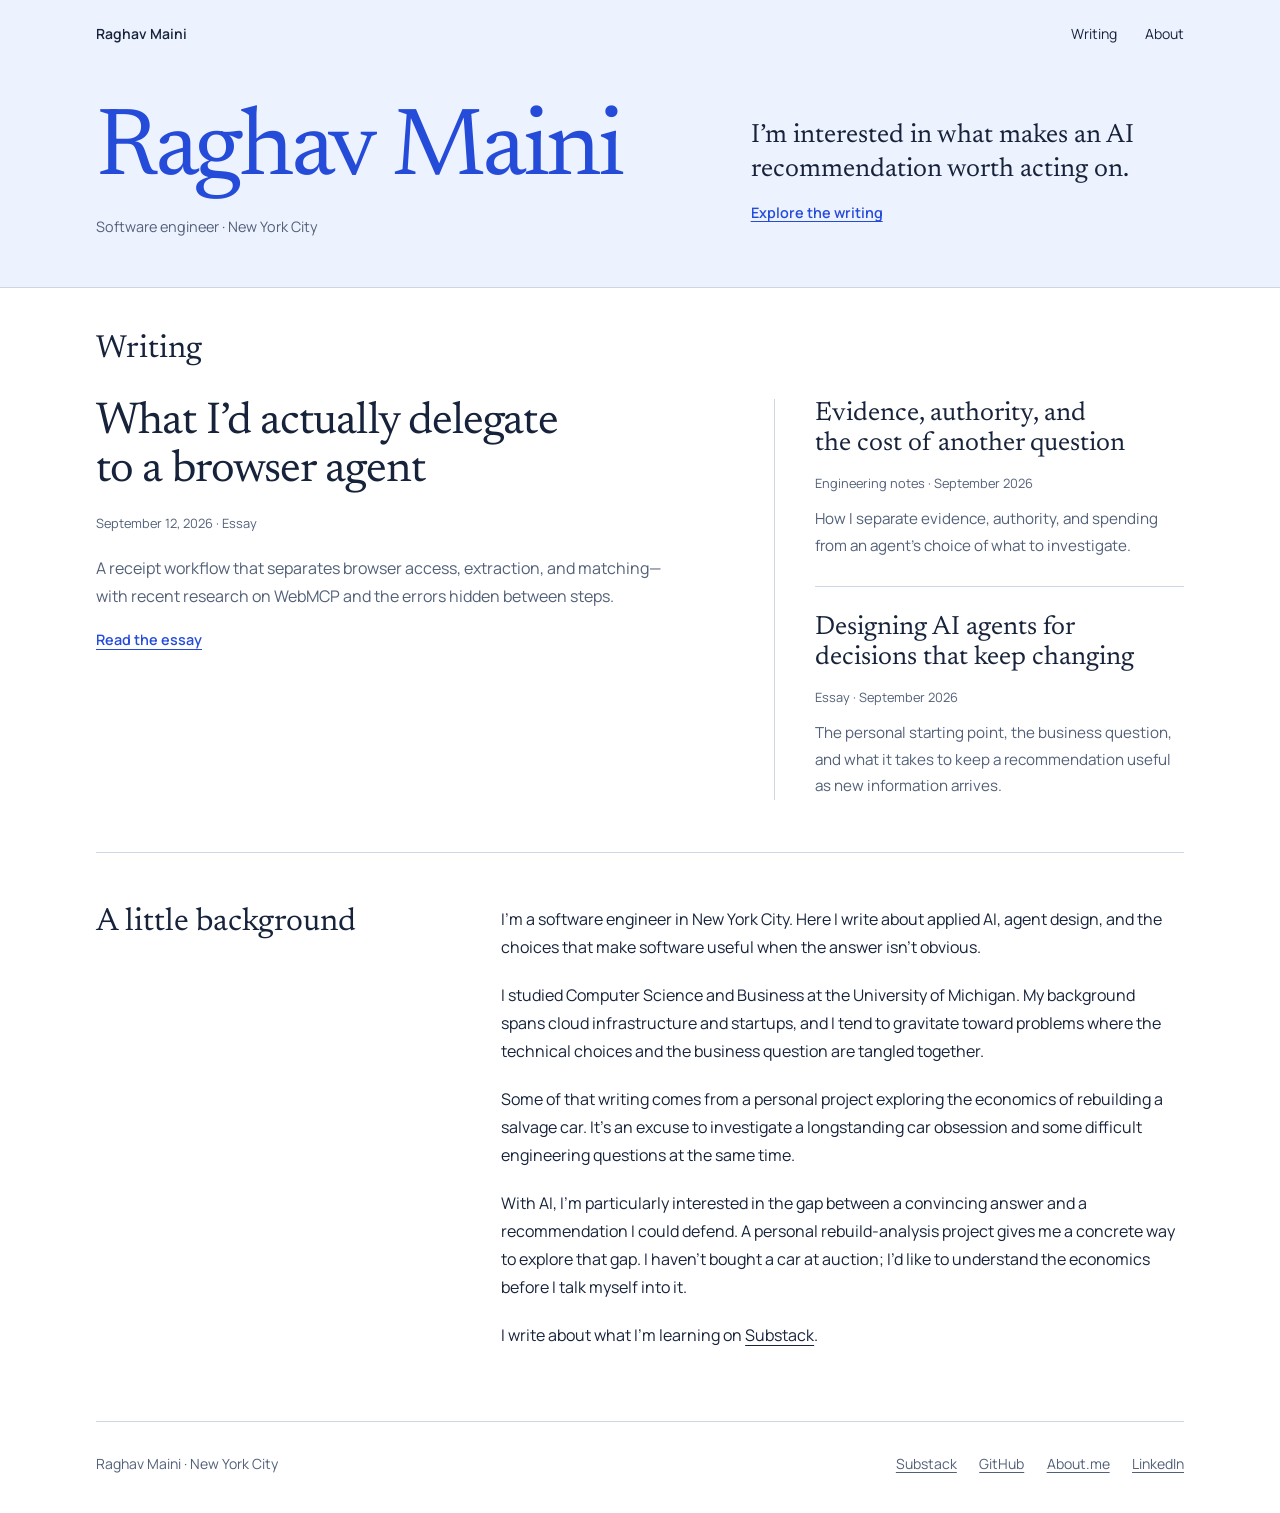
==== index.html @ 94e3b7df "Replace broad AI essay with a researched browser workflow" ====
<!doctype html>
<html lang="en"><head><meta charset="utf-8"><meta name="viewport" content="width=device-width,initial-scale=1"><title>Raghav Maini — Software Engineer, Applied AI &amp; Agent Design</title><meta name="description" content="Raghav Maini is a software engineer in New York City working on applied AI and agentic systems. Read his personal writing on evidence, agent design, and decision-making."><meta name="robots" content="index,follow,max-image-preview:large"><link rel="canonical" href="https://raghavmaini.com/"><meta property="og:type" content="website"><meta property="og:title" content="Raghav Maini — Software Engineer &amp; Applied AI"><meta property="og:description" content="Personal work and writing on applied AI, agent design, and decisions that have to hold up."><meta property="og:url" content="https://raghavmaini.com/"><meta name="theme-color" content="#edf2ff"><link rel="stylesheet" href="/assets/style.css"><link rel="icon" type="image/svg+xml" href="data:image/svg+xml,%3Csvg xmlns='http://www.w3.org/2000/svg' viewBox='0 0 32 32'%3E%3Crect width='32' height='32' rx='4' fill='%23254bd9'/%3E%3Cpath d='M9 25V7h7c8 0 8 10 0 10h-7m7 0 8 8' fill='none' stroke='white' stroke-width='3'/%3E%3C/svg%3E"><script type="application/ld+json">{"@context":"https://schema.org","@graph":[{"@type":"WebSite","@id":"https://raghavmaini.com/#website","url":"https://raghavmaini.com/","name":"Raghav Maini","inLanguage":"en","publisher":{"@id":"https://raghavmaini.com/#person"}},{"@type":"ProfilePage","@id":"https://raghavmaini.com/#profile","url":"https://raghavmaini.com/","mainEntity":{"@id":"https://raghavmaini.com/#person"},"isPartOf":{"@id":"https://raghavmaini.com/#website"}},{"@type":"Person","@id":"https://raghavmaini.com/#person","name":"Raghav Maini","jobTitle":"Software Engineer","url":"https://raghavmaini.com/","description":"Software engineer in New York City focused on applied AI and agentic systems.","alumniOf":{"@type":"CollegeOrUniversity","name":"University of Michigan"},"sameAs":["https://github.com/ragamainidev","https://about.me/raghavmaini","https://ragamaini.substack.com/","https://www.linkedin.com/in/raghav-maini-74232a166"]}]}</script></head>
<body class="home">
<a class="skip" href="#main">Skip to content</a>
<header class="masthead">
  <div class="shell">
    <div class="topbar">
      <a class="wordmark" href="/" aria-label="Raghav Maini home">Raghav Maini</a>
      <nav aria-label="Main navigation"><a href="#writing">Writing</a><a href="#about">About</a></nav>
    </div>
    <div class="intro">
      <div>
        <h1>Raghav Maini</h1>
        <p class="identity">Software engineer · New York City</p>
      </div>
      <div class="intro-copy">
        <p class="lead">I’m interested in what makes an AI recommendation worth acting on.</p>
        <a class="text-link" href="#writing">Explore the writing</a>
      </div>
    </div>
  </div>
</header>
<main id="main" class="shell">
  <section id="writing" class="section writing-section" aria-labelledby="writing-heading">
    <h2 id="writing-heading">Writing</h2>
    <div class="writing-layout">
      <a class="writing-feature" href="/writing/why-im-more-optimistic-about-ai/">
        <h3>What I’d actually delegate to a browser agent</h3>
        <p class="writing-meta"><time datetime="2026-09-12">September 12, 2026</time> · Essay</p>
        <p class="writing-summary">A receipt workflow that separates browser access, extraction, and matching—with recent research on WebMCP and the errors hidden between steps.</p>
        <span class="text-link">Read the essay</span>
      </a>
      <div class="writing-previous">
        <a class="writing-item" href="/writing/evidence-and-agent-decisions/">
          <h3>Evidence, authority, and the cost of another question</h3>
          <p class="writing-meta">Engineering notes · September 2026</p>
          <p>How I separate evidence, authority, and spending from an agent’s choice of what to investigate.</p>
        </a>
        <a class="writing-item" href="/writing/designing-ai-agents-for-decisions/">
          <h3>Designing AI agents for decisions that keep changing</h3>
          <p class="writing-meta">Essay · September 2026</p>
          <p>The personal starting point, the business question, and what it takes to keep a recommendation useful as new information arrives.</p>
        </a>
      </div>
    </div>
  </section>
  <section id="about" class="section" aria-labelledby="about-heading">
    <h2 id="about-heading">A little background</h2>
    <div class="section-body">
      <p>I’m a software engineer in New York City. Here I write about applied AI, agent design, and the choices that make software useful when the answer isn’t obvious.</p>
      <p>I studied Computer Science and Business at the University of Michigan. My background spans cloud infrastructure and startups, and I tend to gravitate toward problems where the technical choices and the business question are tangled together.</p>
      <p>Some of that writing comes from a personal project exploring the economics of rebuilding a salvage car. It’s an excuse to investigate a longstanding car obsession and some difficult engineering questions at the same time.</p>
      <p>With AI, I’m particularly interested in the gap between a convincing answer and a recommendation I could defend. A personal rebuild-analysis project gives me a concrete way to explore that gap. I haven’t bought a car at auction; I’d like to understand the economics before I talk myself into it.</p>
      <p>I write about what I’m learning on <a href="https://ragamaini.substack.com/">Substack</a>.</p>
    </div>
  </section>
</main>
<footer class="shell footer"><span>Raghav Maini · New York City</span><div><a href="https://ragamaini.substack.com/">Substack</a><a href="https://github.com/ragamainidev" rel="me">GitHub</a><a href="https://about.me/raghavmaini">About.me</a><a href="https://www.linkedin.com/in/raghav-maini-74232a166">LinkedIn</a></div></footer>
</body></html>
---- assets/style.css ----
@font-face{font-family:Manrope;src:url('/assets/fonts/manrope-regular.ttf') format('truetype');font-weight:400;font-display:swap}
@font-face{font-family:Manrope;src:url('/assets/fonts/manrope-semibold.ttf') format('truetype');font-weight:600 800;font-display:swap}
@font-face{font-family:Newsreader;src:url('/assets/fonts/newsreader.ttf') format('truetype');font-weight:400;font-display:swap}
:root{--ink:#17233b;--muted:#526078;--blue:#254bd9;--rule:#cfd6e3;--wash:#edf2ff;--paper:#fff;font-family:Manrope,sans-serif;color:var(--ink);background:var(--paper);font-size:16px;scroll-behavior:smooth;scroll-padding-top:2rem}
*{box-sizing:border-box}body{margin:0}a{color:inherit;text-underline-offset:.22em;text-decoration-thickness:1px}a:hover{color:var(--blue)}a:focus-visible{outline:2px solid var(--blue);outline-offset:6px;border-radius:2px}::selection{background:#c9d5ff;color:#112046}p{margin:0 0 1.25rem;line-height:1.75}h1,h2,h3{font-weight:400;margin:0;text-wrap:balance}h1,h2{font-family:Newsreader,Georgia,serif}h3{font-size:1.2rem;font-weight:600}img{display:block;max-width:100%}.shell{max-width:1200px;margin:auto;padding-inline:3.5rem}.skip{position:absolute;top:-6rem;left:1rem;background:white;padding:1rem;z-index:3}.skip:focus{top:1rem}.topbar{display:flex;align-items:center;justify-content:space-between;gap:2rem;padding-block:1.5rem;font-size:.875rem}.wordmark{font-weight:600;text-decoration:none}.topbar nav{display:flex;gap:1.75rem}.topbar nav a{text-decoration:none}.topbar nav a:hover{text-decoration:underline}.masthead{background:var(--wash);border-bottom:1px solid var(--rule)}.intro{padding-block:4.25rem 4.75rem;display:grid;grid-template-columns:1.07fr 1fr;gap:4rem;align-items:start}.intro h1{font-size:clamp(3.75rem,6.9vw,6rem);line-height:.96;letter-spacing:-.035em;color:var(--blue);max-width:7ch}.intro .identity{font-size:.9rem;margin-top:1.65rem;color:var(--muted);line-height:1.65}.intro-copy{padding-top:.2rem}.intro-copy .lead{font-family:Newsreader,Georgia,serif;font-size:1.9rem;line-height:1.27;margin-bottom:1.45rem}.intro-copy>p:not(.lead){max-width:52ch}.text-link{display:inline-block;color:var(--blue);font-weight:600;font-size:.9rem;margin-top:.25rem}.section{display:grid;grid-template-columns:1fr 2.1fr;gap:4rem;padding-block:3.25rem;border-bottom:1px solid var(--rule)}.section>h2{font-size:2rem;line-height:1.1}.section-body>p{max-width:68ch}.section-body>h3{margin-bottom:.75rem}.project-title{display:flex;justify-content:space-between;align-items:baseline;gap:1rem;margin-bottom:1rem}.project-title h3{font-size:1.5rem}.note{font-size:.875rem;color:var(--muted);line-height:1.6}.writing-item{display:block;text-decoration:none;border-bottom:1px solid var(--rule);padding:0 0 1.65rem;margin-bottom:1.65rem}.writing-item:last-child{margin:0;border-bottom:0;padding-bottom:0}.writing-item h3{font-family:Newsreader,Georgia,serif;font-weight:400;font-size:1.8rem;line-height:1.15;margin:.45rem 0 .75rem}.writing-item:hover h3{text-decoration:underline;text-underline-offset:.15em}.writing-item p{font-size:.95rem;margin:0;color:var(--muted);max-width:62ch}.writing-meta{font-size:.8rem;color:var(--muted)}.footer{display:flex;justify-content:space-between;gap:2rem;padding-block:2rem 2.5rem;font-size:.875rem;color:var(--muted)}.footer div{display:flex;gap:1.4rem}.article-header{padding-block:3rem 3.25rem;border-bottom:1px solid var(--rule)}.back{font-size:.875rem;color:var(--blue)}.article-header h1{font-size:clamp(2.8rem,5.2vw,4.65rem);line-height:1.06;letter-spacing:-.025em;max-width:19ch;margin:2rem 0 1.3rem}.article-header .deck{font-family:Newsreader,Georgia,serif;font-size:1.6rem;line-height:1.4;max-width:52ch;margin-bottom:1.4rem}.byline{font-size:.85rem;color:var(--muted)}.article-layout{display:grid;grid-template-columns:15rem minmax(0,1fr);gap:4rem;padding-block:3.5rem}.contents{align-self:start;position:sticky;top:2.25rem;font-size:.875rem}.contents strong{display:block;font-weight:600;margin-bottom:1rem}.contents ol{padding:0;margin:0;list-style:none}.contents li{margin-bottom:.85rem;line-height:1.55}.contents a{color:var(--muted);text-decoration:none}.contents a:hover{color:var(--blue);text-decoration:underline}.prose{max-width:72ch}.prose p{font-size:1.05rem;line-height:1.85}.prose h2{font-size:2.15rem;line-height:1.15;margin:2.75rem 0 1.2rem;scroll-margin-top:2rem}.prose h2:first-child{margin-top:0}.prose strong{font-weight:600}.prose ul{padding-left:1.25rem;line-height:1.8}.prose li{padding-left:.35rem;margin:.75rem 0}.decision-example{margin:2rem 0;padding:1.5rem 0;border-block:1px solid var(--rule)}.decision-example figcaption{font-size:.85rem;font-weight:600;margin-bottom:1rem}.decision-example dl{display:grid;grid-template-columns:1fr 1fr;gap:1.75rem;margin:0}.decision-example dt{font-size:.85rem;color:var(--muted);margin-bottom:.65rem}.decision-example dd{margin:0;font-family:Newsreader,Georgia,serif;font-size:1.35rem;line-height:1.4}.related{padding:2rem 0 0;border-top:1px solid var(--rule);margin-top:3rem}.related p{font-size:.95rem}.related h2{font-size:1.65rem;margin-top:0}.article-footer{border-top:1px solid var(--rule)}.notfound{padding-block:6rem}.notfound h1{font-size:3rem;margin-bottom:1.5rem}
@media(min-width:1100px){.intro-copy{padding-top:.5rem}.intro{gap:5rem}.section{gap:5rem}}
@media(max-width:760px){.shell{padding-inline:1.5rem}.topbar{padding-block:1.25rem}.topbar nav{gap:1.1rem}.intro{grid-template-columns:1fr;gap:2.5rem;padding-block:2.5rem 3rem}.intro h1{max-width:none;font-size:4rem;line-height:1}.intro .identity{margin-top:1rem}.intro-copy .lead{font-size:1.8rem}.section{grid-template-columns:1fr;gap:1.5rem;padding-block:2.5rem}.section>h2{font-size:1.7rem}.project-title{display:block}.project-title .note{margin-top:.5rem}.footer{align-items:start;flex-direction:column;gap:1rem}.footer div{gap:1.25rem;flex-wrap:wrap}.article-header{padding-block:1.5rem 2rem}.article-header h1{font-size:3rem;max-width:18ch;margin-top:1.75rem}.article-header .deck{font-size:1.4rem}.article-layout{grid-template-columns:1fr;gap:2.5rem;padding-block:2.25rem}.contents{position:static;border-bottom:1px solid var(--rule);padding-bottom:1.25rem}.contents ol{display:flex;flex-wrap:wrap;gap:.5rem 1.25rem}.contents li{margin:0}.prose p{font-size:1rem}.prose h2{font-size:1.9rem}.decision-example dl{grid-template-columns:1fr;gap:1.25rem}}
@media(prefers-reduced-motion:reduce){:root{scroll-behavior:auto}}

.essay-body{margin-inline:auto;padding-block:3rem}.essay-body figure{margin:2.25rem 0}.essay-body figure img{width:100%;height:auto}.essay-body figcaption{font-size:.85rem;line-height:1.6;color:var(--muted);margin-top:.85rem}.byline a{text-decoration:none}.byline a:hover{text-decoration:underline}
.interface-guide{width:100%;border-collapse:collapse;table-layout:fixed;margin:2rem 0;font-size:.9rem;line-height:1.55;text-align:left}.interface-guide caption{text-align:left;font-weight:600;margin-bottom:.9rem}.interface-guide th,.interface-guide td{padding:1rem .8rem 1rem 0;border-bottom:1px solid var(--rule);vertical-align:top;overflow-wrap:break-word}.interface-guide th{font-weight:600}.interface-guide thead th{color:var(--blue);border-top:1px solid var(--rule)}.interface-guide th:first-child{width:27%}.interface-guide th:nth-child(2){width:32%}.interface-guide td:last-child,.interface-guide th:last-child{padding-right:0}.essay-body code{font-size:.88em;overflow-wrap:anywhere}@media(max-width:600px){.interface-guide{font-size:.875rem}.interface-guide th,.interface-guide td{padding:.8rem .5rem .8rem 0}.interface-guide th:first-child{width:28%}.interface-guide th:nth-child(2){width:34%}}

.home .intro{grid-template-columns:minmax(0,1.4fr) minmax(0,1fr);gap:3rem;align-items:center;padding-block:2.25rem 3rem}
.home .intro h1{max-width:none;font-size:clamp(2.9rem,8vw,6rem);line-height:1;white-space:nowrap}
.home .intro .identity{margin:1rem 0 0}
.home .intro-copy{padding-top:0}
.home .intro-copy .lead{font-size:1.65rem;line-height:1.3;margin-bottom:.75rem}
.home .writing-section{display:block;padding-block:2.75rem 3.25rem}
.home .writing-section>h2{margin-bottom:2rem}
.home .writing-layout{display:grid;grid-template-columns:minmax(0,1.5fr) minmax(0,1fr);gap:4rem}
.home .writing-feature{display:block;text-decoration:none;align-self:start}
.home .writing-feature h3{font-family:Newsreader,Georgia,serif;font-size:clamp(2.4rem,3.5vw,3.2rem);line-height:1.08;font-weight:400;letter-spacing:-.02em;max-width:22ch}
.home .writing-feature .writing-meta{font-size:.8rem;color:var(--muted);margin:1rem 0 1.25rem}
.home .writing-summary{font-size:1rem;line-height:1.75;color:var(--muted);max-width:57ch;margin-bottom:1rem}
.home .writing-feature:hover h3{text-decoration:underline;text-underline-offset:.12em;text-decoration-thickness:1px}
.home .writing-feature .text-link{text-decoration:underline}
.home .writing-previous{border-left:1px solid var(--rule);padding-left:2.5rem}
.home .writing-previous .writing-item h3{font-size:1.65rem;margin:0 0 .75rem}
.home .writing-previous .writing-meta{font-size:.8rem;margin-bottom:.75rem}
@media(max-width:1000px) and (min-width:761px){
  .home .intro{grid-template-columns:minmax(0,1.3fr) minmax(0,1fr);gap:2rem}
  .home .intro h1{font-size:clamp(2.9rem,6.8vw,4.8rem)}
  .home .intro-copy .lead{font-size:1.5rem}
  .home .writing-layout{gap:2rem;grid-template-columns:minmax(0,1.3fr) minmax(0,1fr)}
  .home .writing-previous{padding-left:2rem}
}
@media(max-width:760px){
  .home .intro{grid-template-columns:1fr;gap:1.25rem;padding-block:1.75rem 2rem}
  .home .intro .identity{margin-top:.75rem;font-size:.85rem}
  .home .intro-copy .lead{font-size:1.5rem;max-width:29ch}
  .home .writing-section{padding-block:2rem 2.5rem}
  .home .writing-section>h2{margin-bottom:1.5rem}
  .home .writing-layout{grid-template-columns:1fr;gap:2rem}
  .home .writing-feature h3{font-size:2.4rem;max-width:24ch}
  .home .writing-previous{border-left:0;border-top:1px solid var(--rule);padding:2rem 0 0}
}
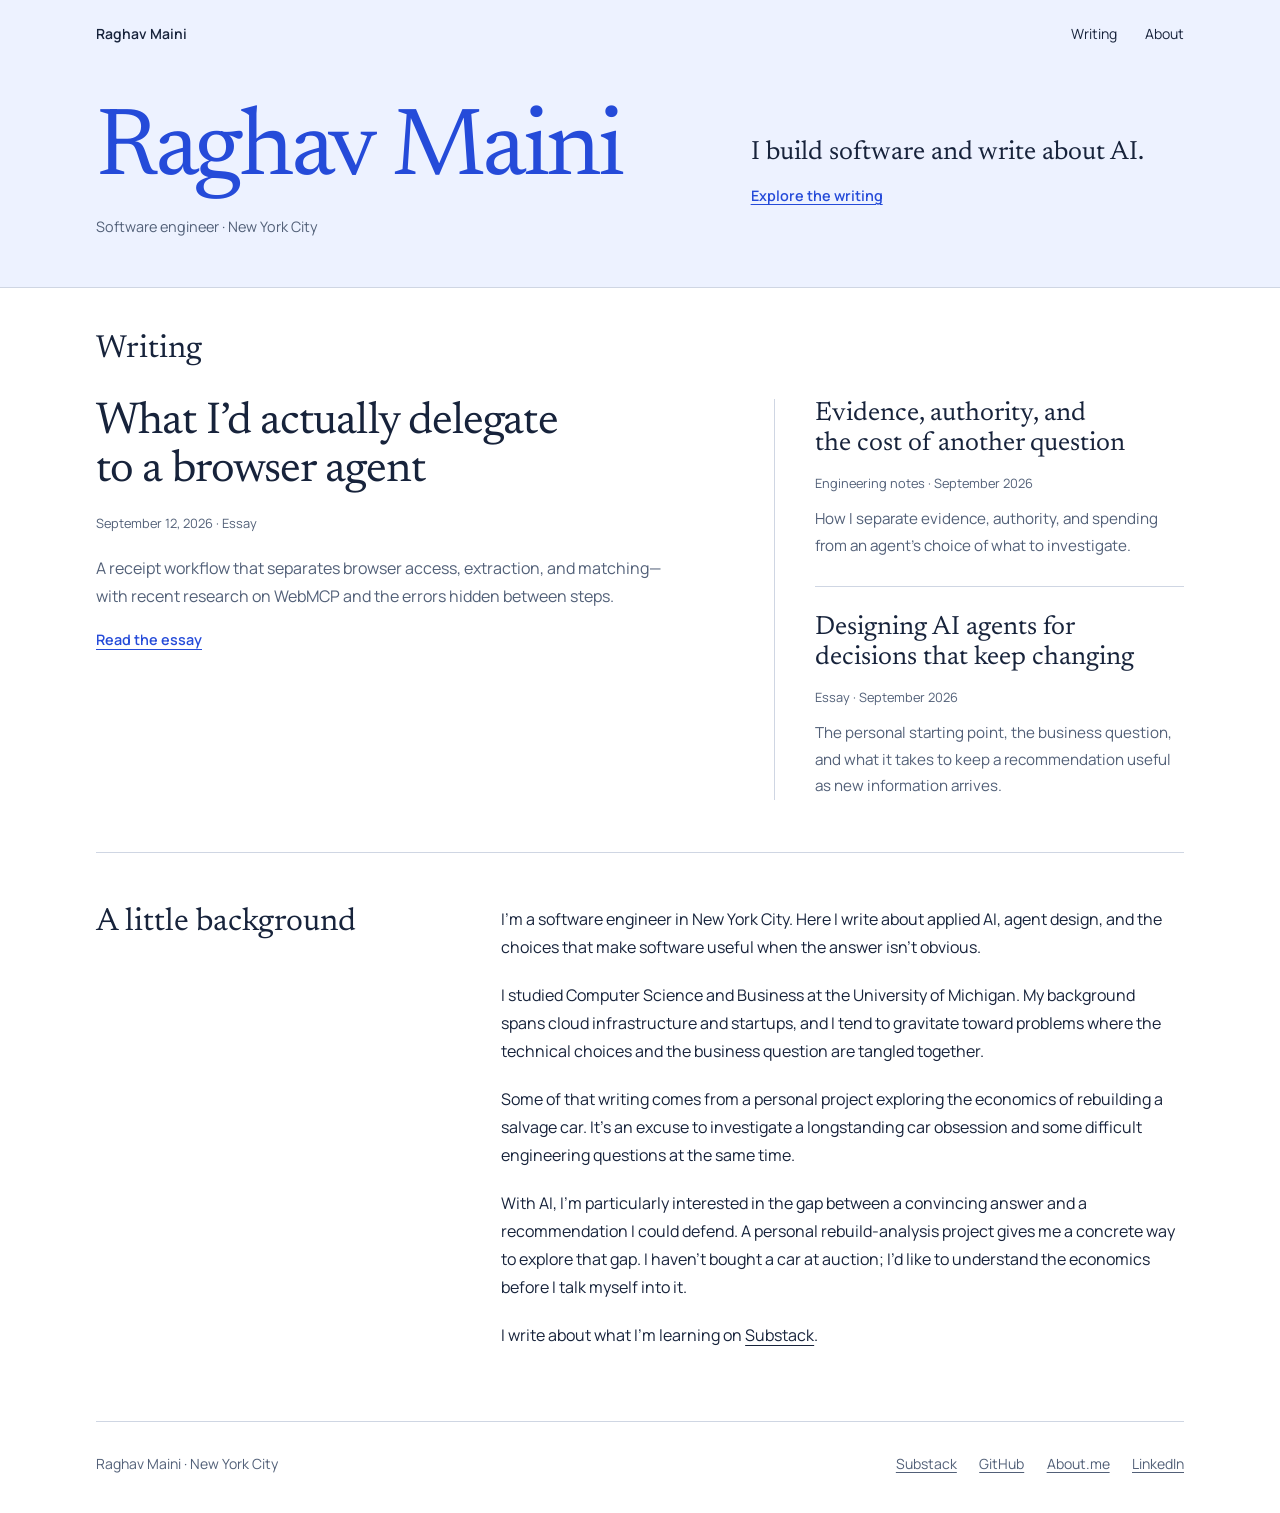
==== commit d62b17c5: "Use a plainspoken homepage introduction" ====
--- a/index.html
+++ b/index.html
@@ -14,7 +14,7 @@
         <p class="identity">Software engineer · New York City</p>
       </div>
       <div class="intro-copy">
-        <p class="lead">I’m interested in what makes an AI recommendation worth acting on.</p>
+        <p class="lead">I build software and write about AI.</p>
         <a class="text-link" href="#writing">Explore the writing</a>
       </div>
     </div>
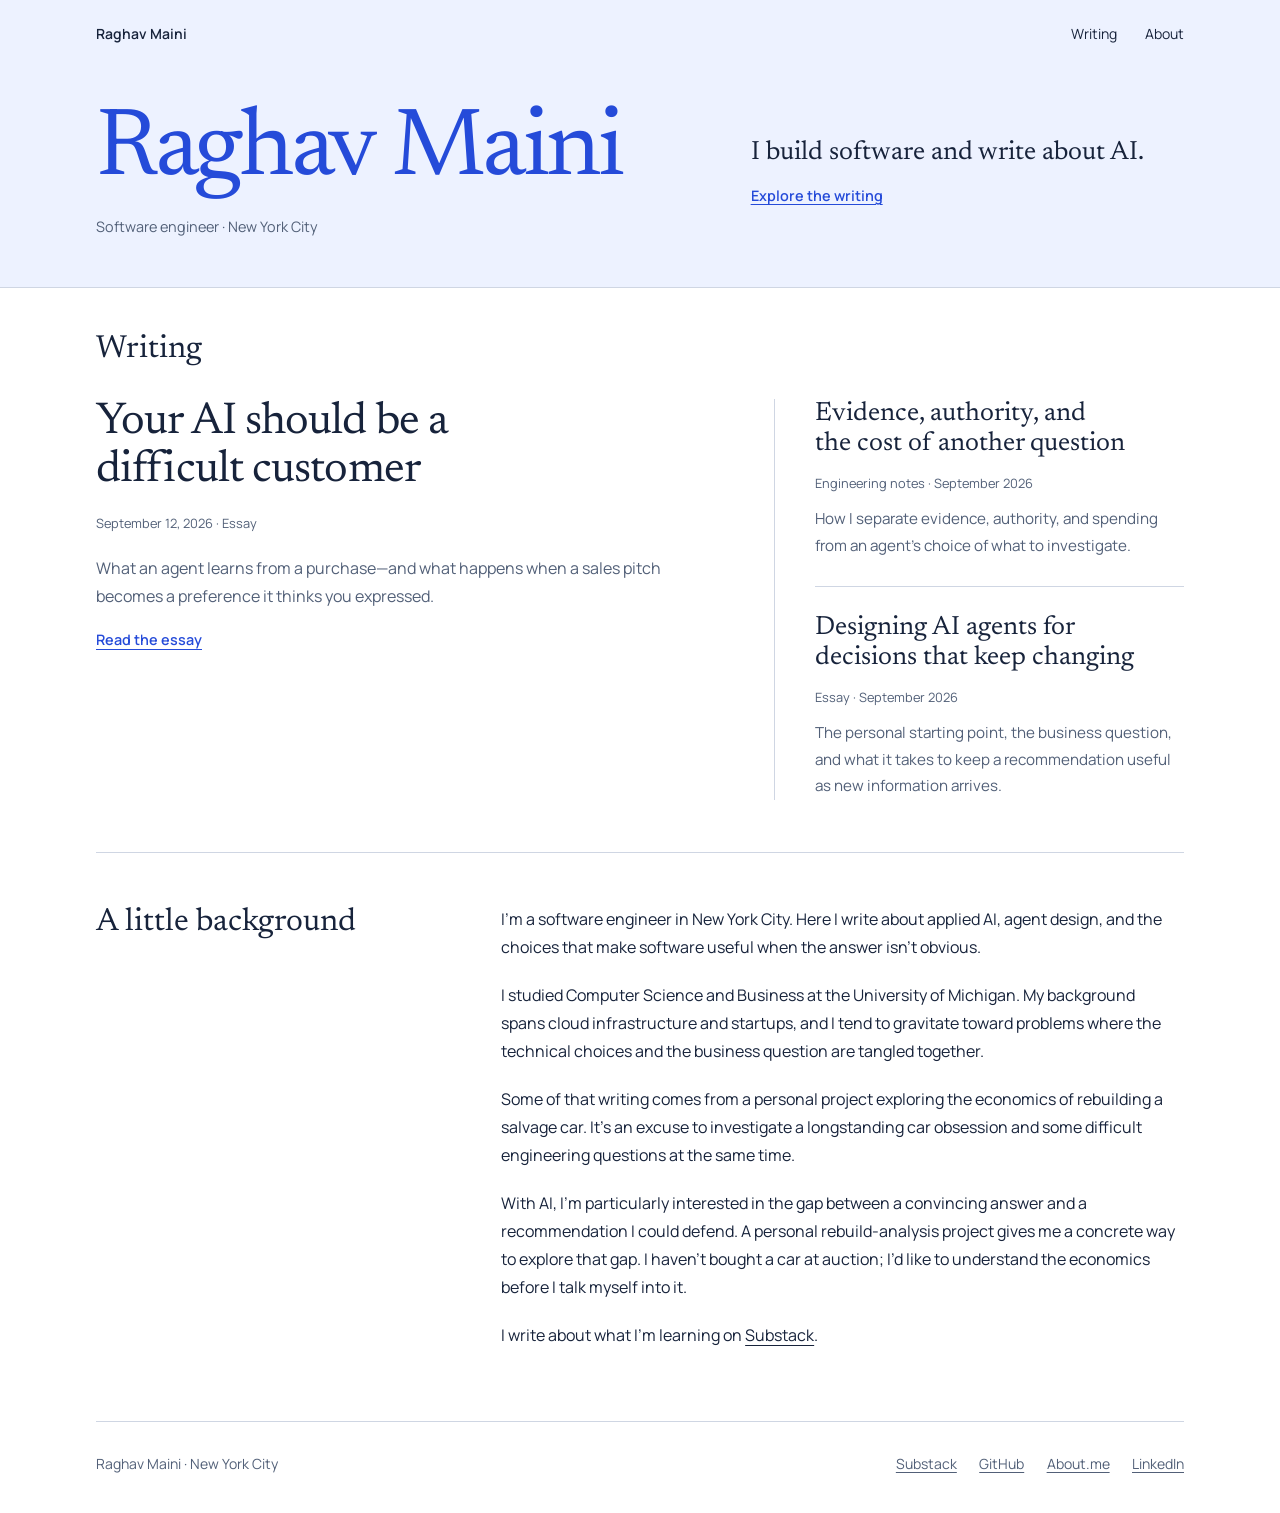
==== commit d1df409d: "Rebuild browser essay around buyer and seller incentives" ====
--- a/index.html
+++ b/index.html
@@ -25,9 +25,9 @@
     <h2 id="writing-heading">Writing</h2>
     <div class="writing-layout">
       <a class="writing-feature" href="/writing/why-im-more-optimistic-about-ai/">
-        <h3>What I’d actually delegate to a browser agent</h3>
+        <h3>Your AI should be a difficult customer</h3>
         <p class="writing-meta"><time datetime="2026-09-12">September 12, 2026</time> · Essay</p>
-        <p class="writing-summary">A receipt workflow that separates browser access, extraction, and matching—with recent research on WebMCP and the errors hidden between steps.</p>
+        <p class="writing-summary">What an agent learns from a purchase—and what happens when a sales pitch becomes a preference it thinks you expressed.</p>
         <span class="text-link">Read the essay</span>
       </a>
       <div class="writing-previous">
--- a/assets/style.css
+++ b/assets/style.css
@@ -8,7 +8,6 @@
 @media(prefers-reduced-motion:reduce){:root{scroll-behavior:auto}}
 
 .essay-body{margin-inline:auto;padding-block:3rem}.essay-body figure{margin:2.25rem 0}.essay-body figure img{width:100%;height:auto}.essay-body figcaption{font-size:.85rem;line-height:1.6;color:var(--muted);margin-top:.85rem}.byline a{text-decoration:none}.byline a:hover{text-decoration:underline}
-.interface-guide{width:100%;border-collapse:collapse;table-layout:fixed;margin:2rem 0;font-size:.9rem;line-height:1.55;text-align:left}.interface-guide caption{text-align:left;font-weight:600;margin-bottom:.9rem}.interface-guide th,.interface-guide td{padding:1rem .8rem 1rem 0;border-bottom:1px solid var(--rule);vertical-align:top;overflow-wrap:break-word}.interface-guide th{font-weight:600}.interface-guide thead th{color:var(--blue);border-top:1px solid var(--rule)}.interface-guide th:first-child{width:27%}.interface-guide th:nth-child(2){width:32%}.interface-guide td:last-child,.interface-guide th:last-child{padding-right:0}.essay-body code{font-size:.88em;overflow-wrap:anywhere}@media(max-width:600px){.interface-guide{font-size:.875rem}.interface-guide th,.interface-guide td{padding:.8rem .5rem .8rem 0}.interface-guide th:first-child{width:28%}.interface-guide th:nth-child(2){width:34%}}
 
 .home .intro{grid-template-columns:minmax(0,1.4fr) minmax(0,1fr);gap:3rem;align-items:center;padding-block:2.25rem 3rem}
 .home .intro h1{max-width:none;font-size:clamp(2.9rem,8vw,6rem);line-height:1;white-space:nowrap}
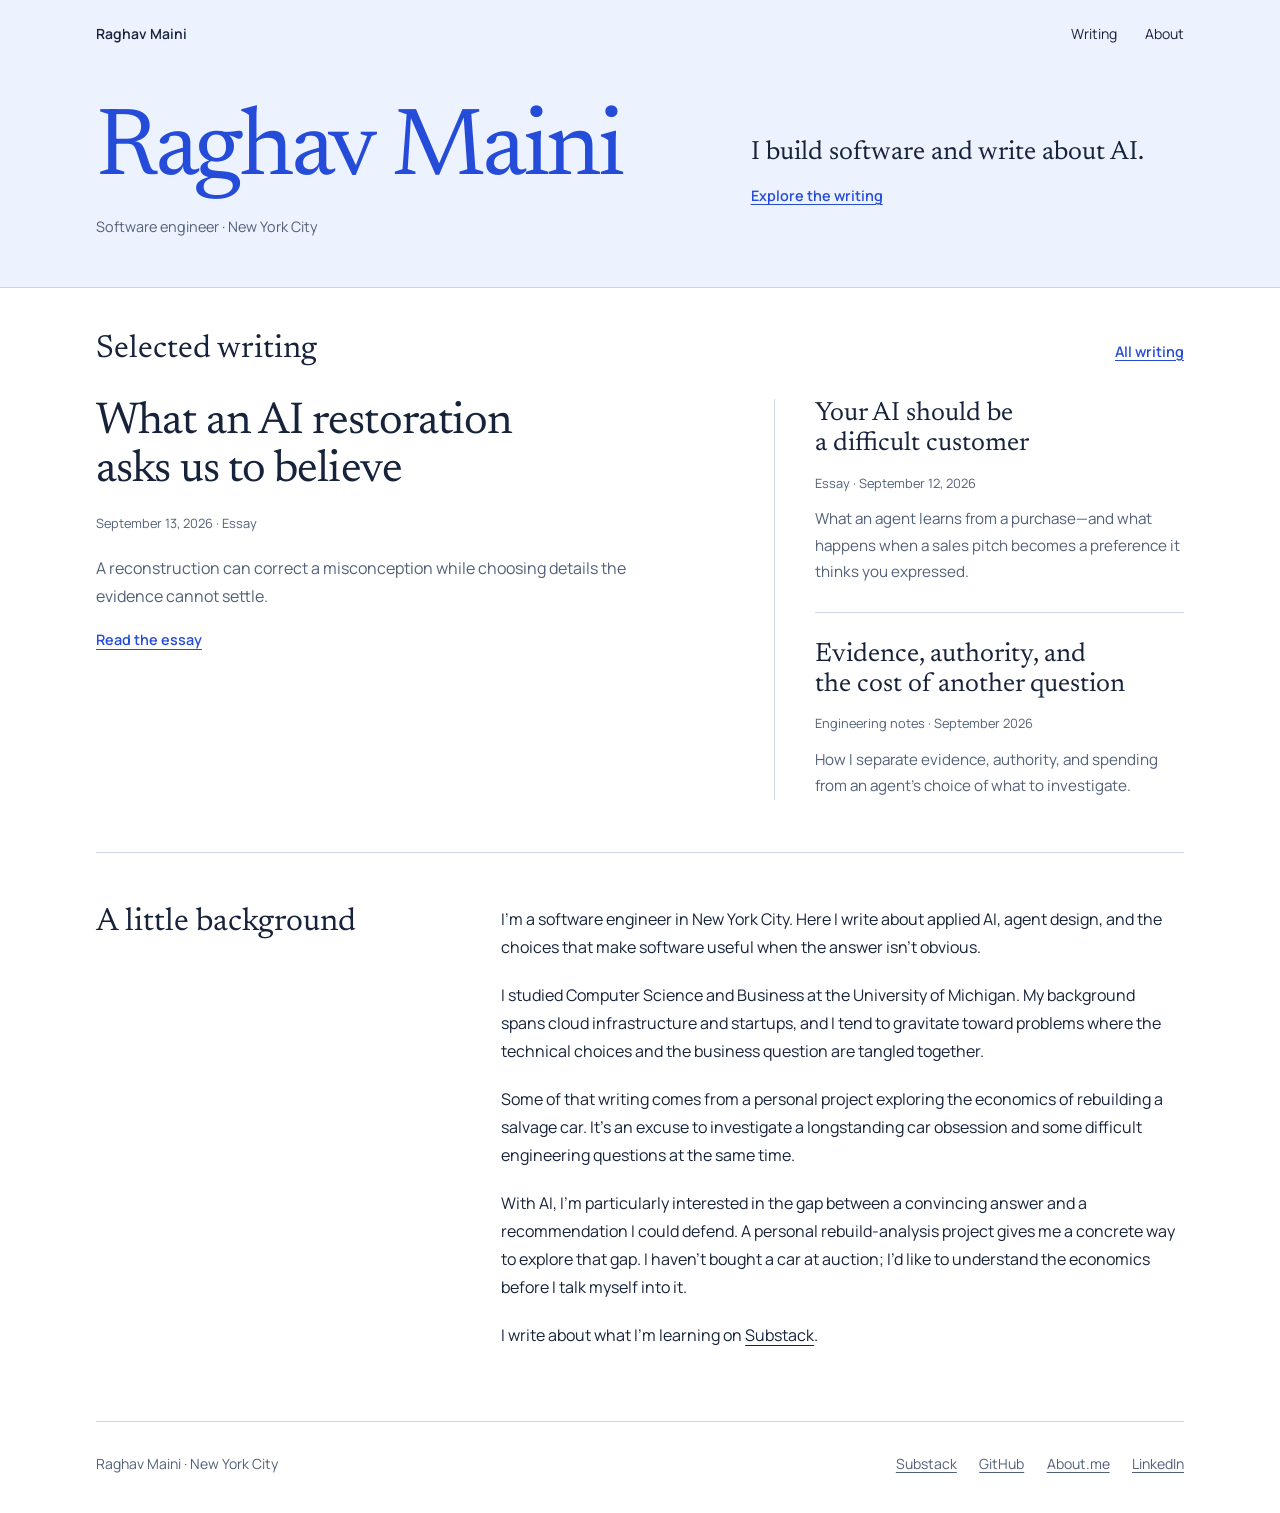
==== commit d48acc2f: "Publish restoration essay and add writing archive" ====
--- a/index.html
+++ b/index.html
@@ -6,7 +6,7 @@
   <div class="shell">
     <div class="topbar">
       <a class="wordmark" href="/" aria-label="Raghav Maini home">Raghav Maini</a>
-      <nav aria-label="Main navigation"><a href="#writing">Writing</a><a href="#about">About</a></nav>
+      <nav aria-label="Main navigation"><a href="/writing/">Writing</a><a href="#about">About</a></nav>
     </div>
     <div class="intro">
       <div>
@@ -22,24 +22,27 @@
 </header>
 <main id="main" class="shell">
   <section id="writing" class="section writing-section" aria-labelledby="writing-heading">
-    <h2 id="writing-heading">Writing</h2>
+    <div class="writing-heading">
+      <h2 id="writing-heading">Selected writing</h2>
+      <a class="text-link" href="/writing/">All writing</a>
+    </div>
     <div class="writing-layout">
-      <a class="writing-feature" href="/writing/why-im-more-optimistic-about-ai/">
-        <h3>Your AI should be a difficult customer</h3>
-        <p class="writing-meta"><time datetime="2026-09-12">September 12, 2026</time> · Essay</p>
-        <p class="writing-summary">What an agent learns from a purchase—and what happens when a sales pitch becomes a preference it thinks you expressed.</p>
+      <a class="writing-feature" href="/writing/what-an-ai-restoration-asks-us-to-believe/">
+        <h3>What an AI restoration asks us to believe</h3>
+        <p class="writing-meta"><time datetime="2026-09-13">September 13, 2026</time> · Essay</p>
+        <p class="writing-summary">A reconstruction can correct a misconception while choosing details the evidence cannot settle.</p>
         <span class="text-link">Read the essay</span>
       </a>
       <div class="writing-previous">
+        <a class="writing-item" href="/writing/why-im-more-optimistic-about-ai/">
+          <h3>Your AI should be a difficult customer</h3>
+          <p class="writing-meta">Essay · September 12, 2026</p>
+          <p>What an agent learns from a purchase—and what happens when a sales pitch becomes a preference it thinks you expressed.</p>
+        </a>
         <a class="writing-item" href="/writing/evidence-and-agent-decisions/">
           <h3>Evidence, authority, and the cost of another question</h3>
           <p class="writing-meta">Engineering notes · September 2026</p>
           <p>How I separate evidence, authority, and spending from an agent’s choice of what to investigate.</p>
-        </a>
-        <a class="writing-item" href="/writing/designing-ai-agents-for-decisions/">
-          <h3>Designing AI agents for decisions that keep changing</h3>
-          <p class="writing-meta">Essay · September 2026</p>
-          <p>The personal starting point, the business question, and what it takes to keep a recommendation useful as new information arrives.</p>
         </a>
       </div>
     </div>
--- a/assets/style.css
+++ b/assets/style.css
@@ -15,7 +15,9 @@
 .home .intro-copy{padding-top:0}
 .home .intro-copy .lead{font-size:1.65rem;line-height:1.3;margin-bottom:.75rem}
 .home .writing-section{display:block;padding-block:2.75rem 3.25rem}
-.home .writing-section>h2{margin-bottom:2rem}
+.home .writing-heading{display:flex;align-items:baseline;justify-content:space-between;gap:1rem;margin-bottom:2rem}
+.home .writing-heading h2{font-size:2rem;line-height:1.1}
+.home .writing-heading .text-link{flex-shrink:0;margin:0}
 .home .writing-layout{display:grid;grid-template-columns:minmax(0,1.5fr) minmax(0,1fr);gap:4rem}
 .home .writing-feature{display:block;text-decoration:none;align-self:start}
 .home .writing-feature h3{font-family:Newsreader,Georgia,serif;font-size:clamp(2.4rem,3.5vw,3.2rem);line-height:1.08;font-weight:400;letter-spacing:-.02em;max-width:22ch}
@@ -38,8 +40,31 @@
   .home .intro .identity{margin-top:.75rem;font-size:.85rem}
   .home .intro-copy .lead{font-size:1.5rem;max-width:29ch}
   .home .writing-section{padding-block:2rem 2.5rem}
-  .home .writing-section>h2{margin-bottom:1.5rem}
+  .home .writing-heading{margin-bottom:1.5rem}
+  .home .writing-heading h2{font-size:1.7rem}
   .home .writing-layout{grid-template-columns:1fr;gap:2rem}
   .home .writing-feature h3{font-size:2.4rem;max-width:24ch}
   .home .writing-previous{border-left:0;border-top:1px solid var(--rule);padding:2rem 0 0}
 }
+
+.archive .topbar nav a[aria-current="page"]{text-decoration:underline;color:var(--blue)}
+.archive-intro{padding-block:2.25rem 3rem}
+.archive-intro h1{font-size:clamp(3.5rem,6.9vw,6rem);line-height:1;letter-spacing:-.035em;color:var(--blue);margin-bottom:1.25rem}
+.archive-intro p{font-family:Newsreader,Georgia,serif;font-size:1.6rem;line-height:1.4;max-width:42ch;margin:0}
+.archive-year{display:grid;grid-template-columns:12rem minmax(0,1fr);gap:4rem;padding-block:3rem 3.5rem;border-bottom:1px solid var(--rule)}
+.archive-year>h2{font-size:2rem;line-height:1.1}
+.archive-list{list-style:none;padding:0;margin:0}
+.archive-list>li+li{border-top:1px solid var(--rule);margin-top:2rem;padding-top:2rem}
+.archive-entry{display:block;text-decoration:none}
+.archive-entry h3{font-family:Newsreader,Georgia,serif;font-weight:400;font-size:2.35rem;line-height:1.15;letter-spacing:-.015em;max-width:30ch}
+.archive-entry .writing-meta{font-size:.8rem;line-height:1.6;margin:.85rem 0 1rem}
+.archive-entry .writing-summary{font-size:.95rem;line-height:1.75;color:var(--muted);max-width:65ch;margin:0}
+.archive-entry:hover h3{text-decoration:underline;text-underline-offset:.12em;text-decoration-thickness:1px}
+@media(max-width:1000px) and (min-width:761px){.archive-year{grid-template-columns:7rem minmax(0,1fr);gap:3rem}}
+@media(max-width:760px){
+  .archive-intro{padding-block:1.75rem 2rem}
+  .archive-intro p{font-size:1.4rem}
+  .archive-year{grid-template-columns:1fr;gap:1.5rem;padding-block:2rem 2.5rem}
+  .archive-year>h2{font-size:1.7rem}
+  .archive-entry h3{font-size:2rem}
+}
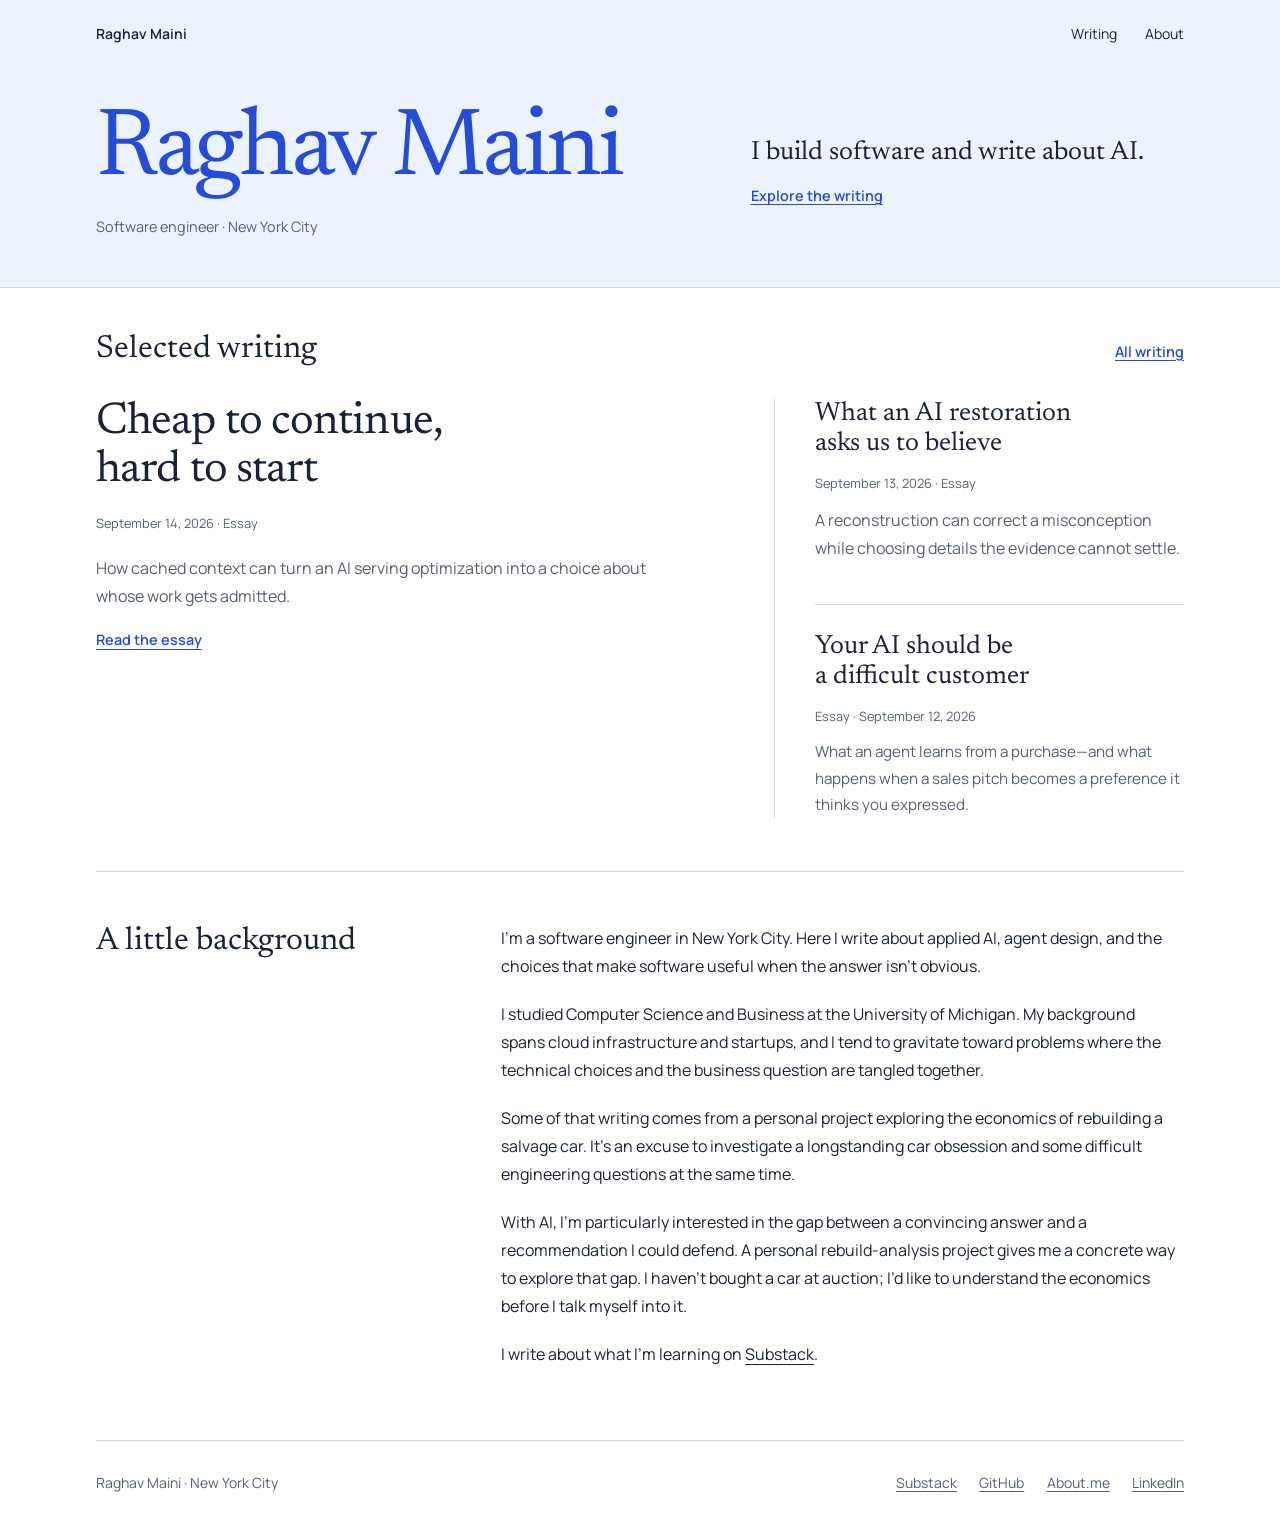
==== commit 1d18bec4: "Publish cache and admission essay; improve article footer navigation" ====
--- a/index.html
+++ b/index.html
@@ -27,22 +27,22 @@
       <a class="text-link" href="/writing/">All writing</a>
     </div>
     <div class="writing-layout">
-      <a class="writing-feature" href="/writing/what-an-ai-restoration-asks-us-to-believe/">
+      <a class="writing-feature" href="/writing/cheap-to-continue-hard-to-start/">
+        <h3>Cheap to continue, hard to start</h3>
+        <p class="writing-meta"><time datetime="2026-09-14">September 14, 2026</time> · Essay</p>
+        <p class="writing-summary">How cached context can turn an AI serving optimization into a choice about whose work gets admitted.</p>
+        <span class="text-link">Read the essay</span>
+      </a>
+      <div class="writing-previous">
+        <a class="writing-item" href="/writing/what-an-ai-restoration-asks-us-to-believe/">
         <h3>What an AI restoration asks us to believe</h3>
         <p class="writing-meta"><time datetime="2026-09-13">September 13, 2026</time> · Essay</p>
         <p class="writing-summary">A reconstruction can correct a misconception while choosing details the evidence cannot settle.</p>
-        <span class="text-link">Read the essay</span>
       </a>
-      <div class="writing-previous">
         <a class="writing-item" href="/writing/why-im-more-optimistic-about-ai/">
           <h3>Your AI should be a difficult customer</h3>
           <p class="writing-meta">Essay · September 12, 2026</p>
           <p>What an agent learns from a purchase—and what happens when a sales pitch becomes a preference it thinks you expressed.</p>
-        </a>
-        <a class="writing-item" href="/writing/evidence-and-agent-decisions/">
-          <h3>Evidence, authority, and the cost of another question</h3>
-          <p class="writing-meta">Engineering notes · September 2026</p>
-          <p>How I separate evidence, authority, and spending from an agent’s choice of what to investigate.</p>
         </a>
       </div>
     </div>
--- a/assets/style.css
+++ b/assets/style.css
@@ -8,6 +8,10 @@
 @media(prefers-reduced-motion:reduce){:root{scroll-behavior:auto}}
 
 .essay-body{margin-inline:auto;padding-block:3rem}.essay-body figure{margin:2.25rem 0}.essay-body figure img{width:100%;height:auto}.essay-body figcaption{font-size:.85rem;line-height:1.6;color:var(--muted);margin-top:.85rem}.byline a{text-decoration:none}.byline a:hover{text-decoration:underline}
+
+.article-footer nav{display:flex;flex-wrap:wrap;gap:.25rem 1.4rem}
+.article-footer a{display:inline-flex;align-items:center;min-height:2.75rem}
+.article-footer .footer-writing{color:var(--blue);font-weight:600}
 
 .home .intro{grid-template-columns:minmax(0,1.4fr) minmax(0,1fr);gap:3rem;align-items:center;padding-block:2.25rem 3rem}
 .home .intro h1{max-width:none;font-size:clamp(2.9rem,8vw,6rem);line-height:1;white-space:nowrap}
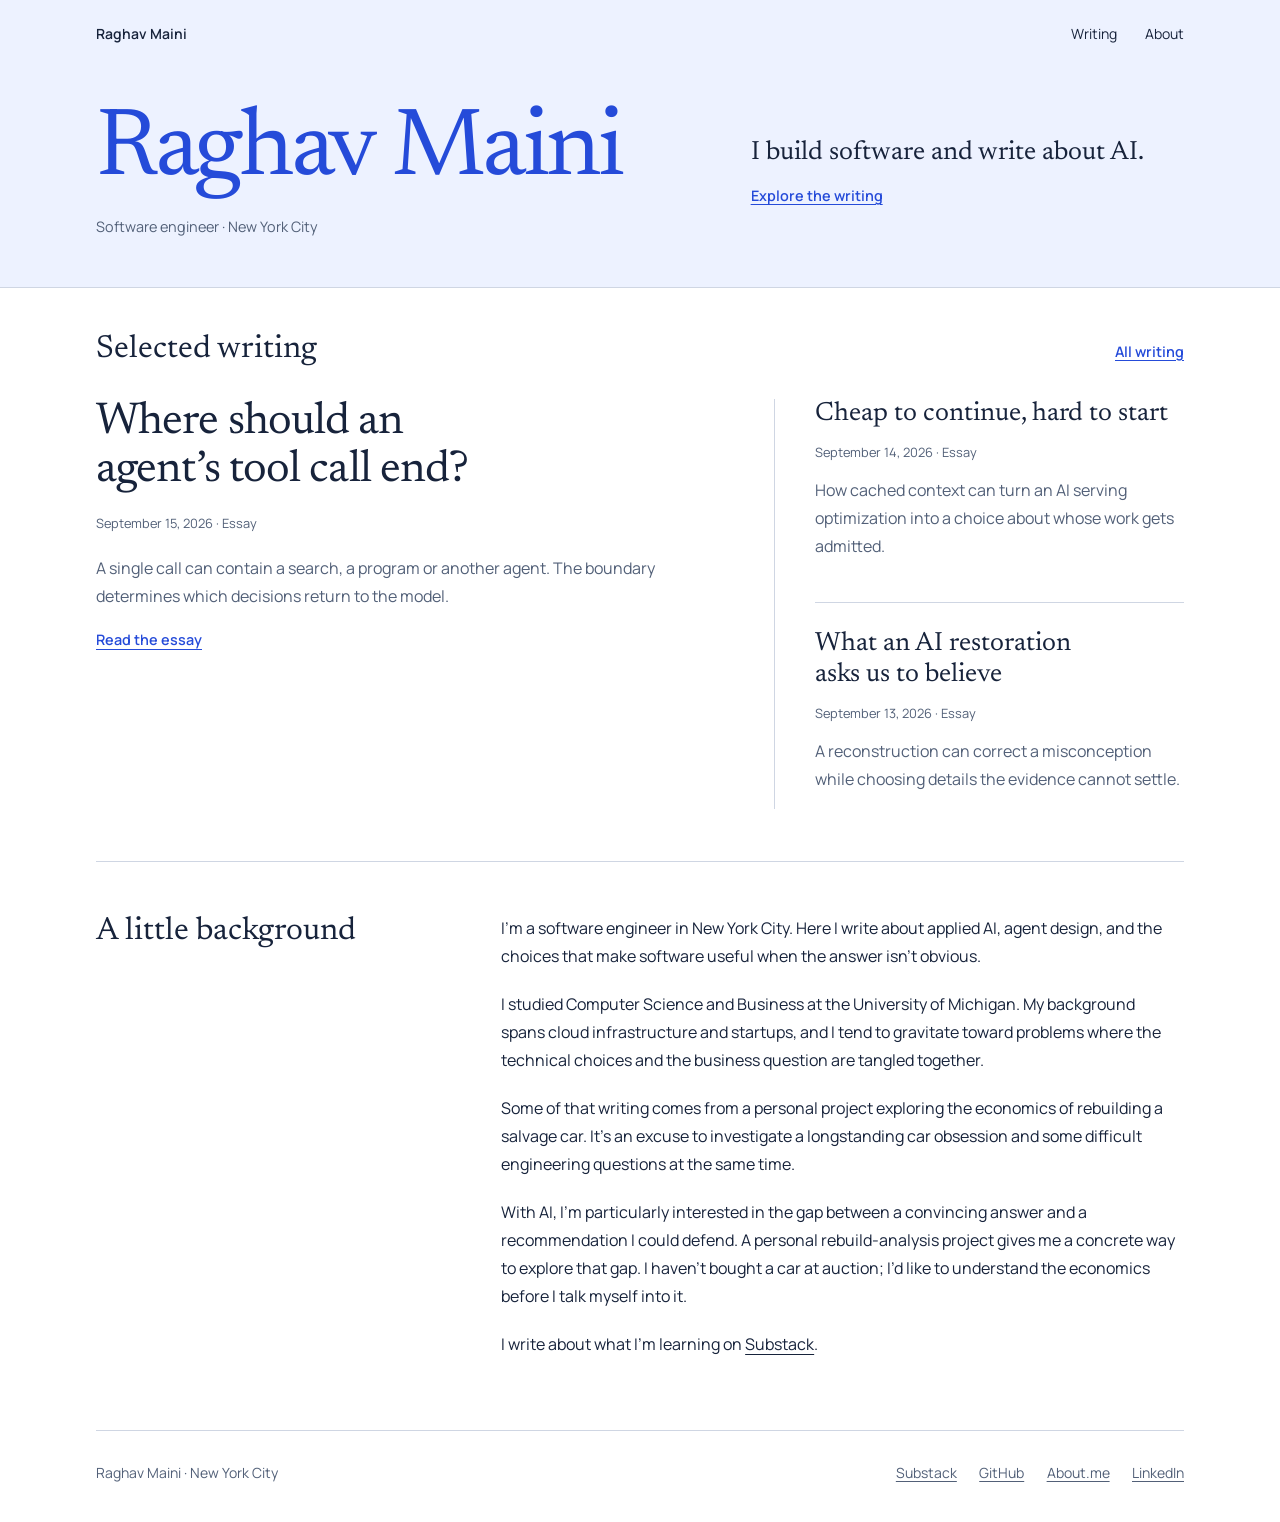
==== commit b8b46b6c: "Publish tool-boundary essay and add RSS reading route" ====
--- a/index.html
+++ b/index.html
@@ -1,5 +1,5 @@
 <!doctype html>
-<html lang="en"><head><meta charset="utf-8"><meta name="viewport" content="width=device-width,initial-scale=1"><title>Raghav Maini — Software Engineer, Applied AI &amp; Agent Design</title><meta name="description" content="Raghav Maini is a software engineer in New York City working on applied AI and agentic systems. Read his personal writing on evidence, agent design, and decision-making."><meta name="robots" content="index,follow,max-image-preview:large"><link rel="canonical" href="https://raghavmaini.com/"><meta property="og:type" content="website"><meta property="og:title" content="Raghav Maini — Software Engineer &amp; Applied AI"><meta property="og:description" content="Personal work and writing on applied AI, agent design, and decisions that have to hold up."><meta property="og:url" content="https://raghavmaini.com/"><meta name="theme-color" content="#edf2ff"><link rel="stylesheet" href="/assets/style.css"><link rel="icon" type="image/svg+xml" href="data:image/svg+xml,%3Csvg xmlns='http://www.w3.org/2000/svg' viewBox='0 0 32 32'%3E%3Crect width='32' height='32' rx='4' fill='%23254bd9'/%3E%3Cpath d='M9 25V7h7c8 0 8 10 0 10h-7m7 0 8 8' fill='none' stroke='white' stroke-width='3'/%3E%3C/svg%3E"><script type="application/ld+json">{"@context":"https://schema.org","@graph":[{"@type":"WebSite","@id":"https://raghavmaini.com/#website","url":"https://raghavmaini.com/","name":"Raghav Maini","inLanguage":"en","publisher":{"@id":"https://raghavmaini.com/#person"}},{"@type":"ProfilePage","@id":"https://raghavmaini.com/#profile","url":"https://raghavmaini.com/","mainEntity":{"@id":"https://raghavmaini.com/#person"},"isPartOf":{"@id":"https://raghavmaini.com/#website"}},{"@type":"Person","@id":"https://raghavmaini.com/#person","name":"Raghav Maini","jobTitle":"Software Engineer","url":"https://raghavmaini.com/","description":"Software engineer in New York City focused on applied AI and agentic systems.","alumniOf":{"@type":"CollegeOrUniversity","name":"University of Michigan"},"sameAs":["https://github.com/ragamainidev","https://about.me/raghavmaini","https://ragamaini.substack.com/","https://www.linkedin.com/in/raghav-maini-74232a166"]}]}</script></head>
+<html lang="en"><head><meta charset="utf-8"><meta name="viewport" content="width=device-width,initial-scale=1"><title>Raghav Maini — Software Engineer, Applied AI &amp; Agent Design</title><meta name="description" content="Raghav Maini is a software engineer in New York City working on applied AI and agentic systems. Read his personal writing on evidence, agent design, and decision-making."><meta name="robots" content="index,follow,max-image-preview:large"><link rel="canonical" href="https://raghavmaini.com/"><meta property="og:type" content="website"><meta property="og:title" content="Raghav Maini — Software Engineer &amp; Applied AI"><meta property="og:description" content="Personal work and writing on applied AI, agent design, and decisions that have to hold up."><meta property="og:url" content="https://raghavmaini.com/"><meta name="theme-color" content="#edf2ff"><link rel="stylesheet" href="/assets/style.css"><link rel="alternate" type="application/rss+xml" title="Writing — Raghav Maini" href="https://raghavmaini.com/feed.xml"><link rel="icon" type="image/svg+xml" href="data:image/svg+xml,%3Csvg xmlns='http://www.w3.org/2000/svg' viewBox='0 0 32 32'%3E%3Crect width='32' height='32' rx='4' fill='%23254bd9'/%3E%3Cpath d='M9 25V7h7c8 0 8 10 0 10h-7m7 0 8 8' fill='none' stroke='white' stroke-width='3'/%3E%3C/svg%3E"><script type="application/ld+json">{"@context":"https://schema.org","@graph":[{"@type":"WebSite","@id":"https://raghavmaini.com/#website","url":"https://raghavmaini.com/","name":"Raghav Maini","inLanguage":"en","publisher":{"@id":"https://raghavmaini.com/#person"}},{"@type":"ProfilePage","@id":"https://raghavmaini.com/#profile","url":"https://raghavmaini.com/","mainEntity":{"@id":"https://raghavmaini.com/#person"},"isPartOf":{"@id":"https://raghavmaini.com/#website"}},{"@type":"Person","@id":"https://raghavmaini.com/#person","name":"Raghav Maini","jobTitle":"Software Engineer","url":"https://raghavmaini.com/","description":"Software engineer in New York City focused on applied AI and agentic systems.","alumniOf":{"@type":"CollegeOrUniversity","name":"University of Michigan"},"sameAs":["https://github.com/ragamainidev","https://about.me/raghavmaini","https://ragamaini.substack.com/","https://www.linkedin.com/in/raghav-maini-74232a166"]}]}</script></head>
 <body class="home">
 <a class="skip" href="#main">Skip to content</a>
 <header class="masthead">
@@ -27,23 +27,23 @@
       <a class="text-link" href="/writing/">All writing</a>
     </div>
     <div class="writing-layout">
-      <a class="writing-feature" href="/writing/cheap-to-continue-hard-to-start/">
+      <a class="writing-feature" href="/writing/where-an-agents-tool-call-should-end/">
+        <h3>Where should an agent’s tool call end?</h3>
+        <p class="writing-meta"><time datetime="2026-09-15">September 15, 2026</time> · Essay</p>
+        <p class="writing-summary">A single call can contain a search, a program or another agent. The boundary determines which decisions return to the model.</p>
+        <span class="text-link">Read the essay</span>
+      </a>
+      <div class="writing-previous">
+        <a class="writing-item" href="/writing/cheap-to-continue-hard-to-start/">
         <h3>Cheap to continue, hard to start</h3>
         <p class="writing-meta"><time datetime="2026-09-14">September 14, 2026</time> · Essay</p>
         <p class="writing-summary">How cached context can turn an AI serving optimization into a choice about whose work gets admitted.</p>
-        <span class="text-link">Read the essay</span>
       </a>
-      <div class="writing-previous">
         <a class="writing-item" href="/writing/what-an-ai-restoration-asks-us-to-believe/">
         <h3>What an AI restoration asks us to believe</h3>
         <p class="writing-meta"><time datetime="2026-09-13">September 13, 2026</time> · Essay</p>
         <p class="writing-summary">A reconstruction can correct a misconception while choosing details the evidence cannot settle.</p>
       </a>
-        <a class="writing-item" href="/writing/why-im-more-optimistic-about-ai/">
-          <h3>Your AI should be a difficult customer</h3>
-          <p class="writing-meta">Essay · September 12, 2026</p>
-          <p>What an agent learns from a purchase—and what happens when a sales pitch becomes a preference it thinks you expressed.</p>
-        </a>
       </div>
     </div>
   </section>
--- a/assets/style.css
+++ b/assets/style.css
@@ -55,6 +55,8 @@
 .archive-intro{padding-block:2.25rem 3rem}
 .archive-intro h1{font-size:clamp(3.5rem,6.9vw,6rem);line-height:1;letter-spacing:-.035em;color:var(--blue);margin-bottom:1.25rem}
 .archive-intro p{font-family:Newsreader,Georgia,serif;font-size:1.6rem;line-height:1.4;max-width:42ch;margin:0}
+.archive-intro .archive-follow{display:flex;align-items:center;flex-wrap:wrap;gap:.25rem 1rem;font-family:Manrope,sans-serif;font-size:.875rem;line-height:1.6;max-width:none;margin-top:1.25rem}
+.archive-follow a{display:inline-flex;align-items:center;min-height:2.75rem;color:var(--blue);font-weight:600}
 .archive-year{display:grid;grid-template-columns:12rem minmax(0,1fr);gap:4rem;padding-block:3rem 3.5rem;border-bottom:1px solid var(--rule)}
 .archive-year>h2{font-size:2rem;line-height:1.1}
 .archive-list{list-style:none;padding:0;margin:0}
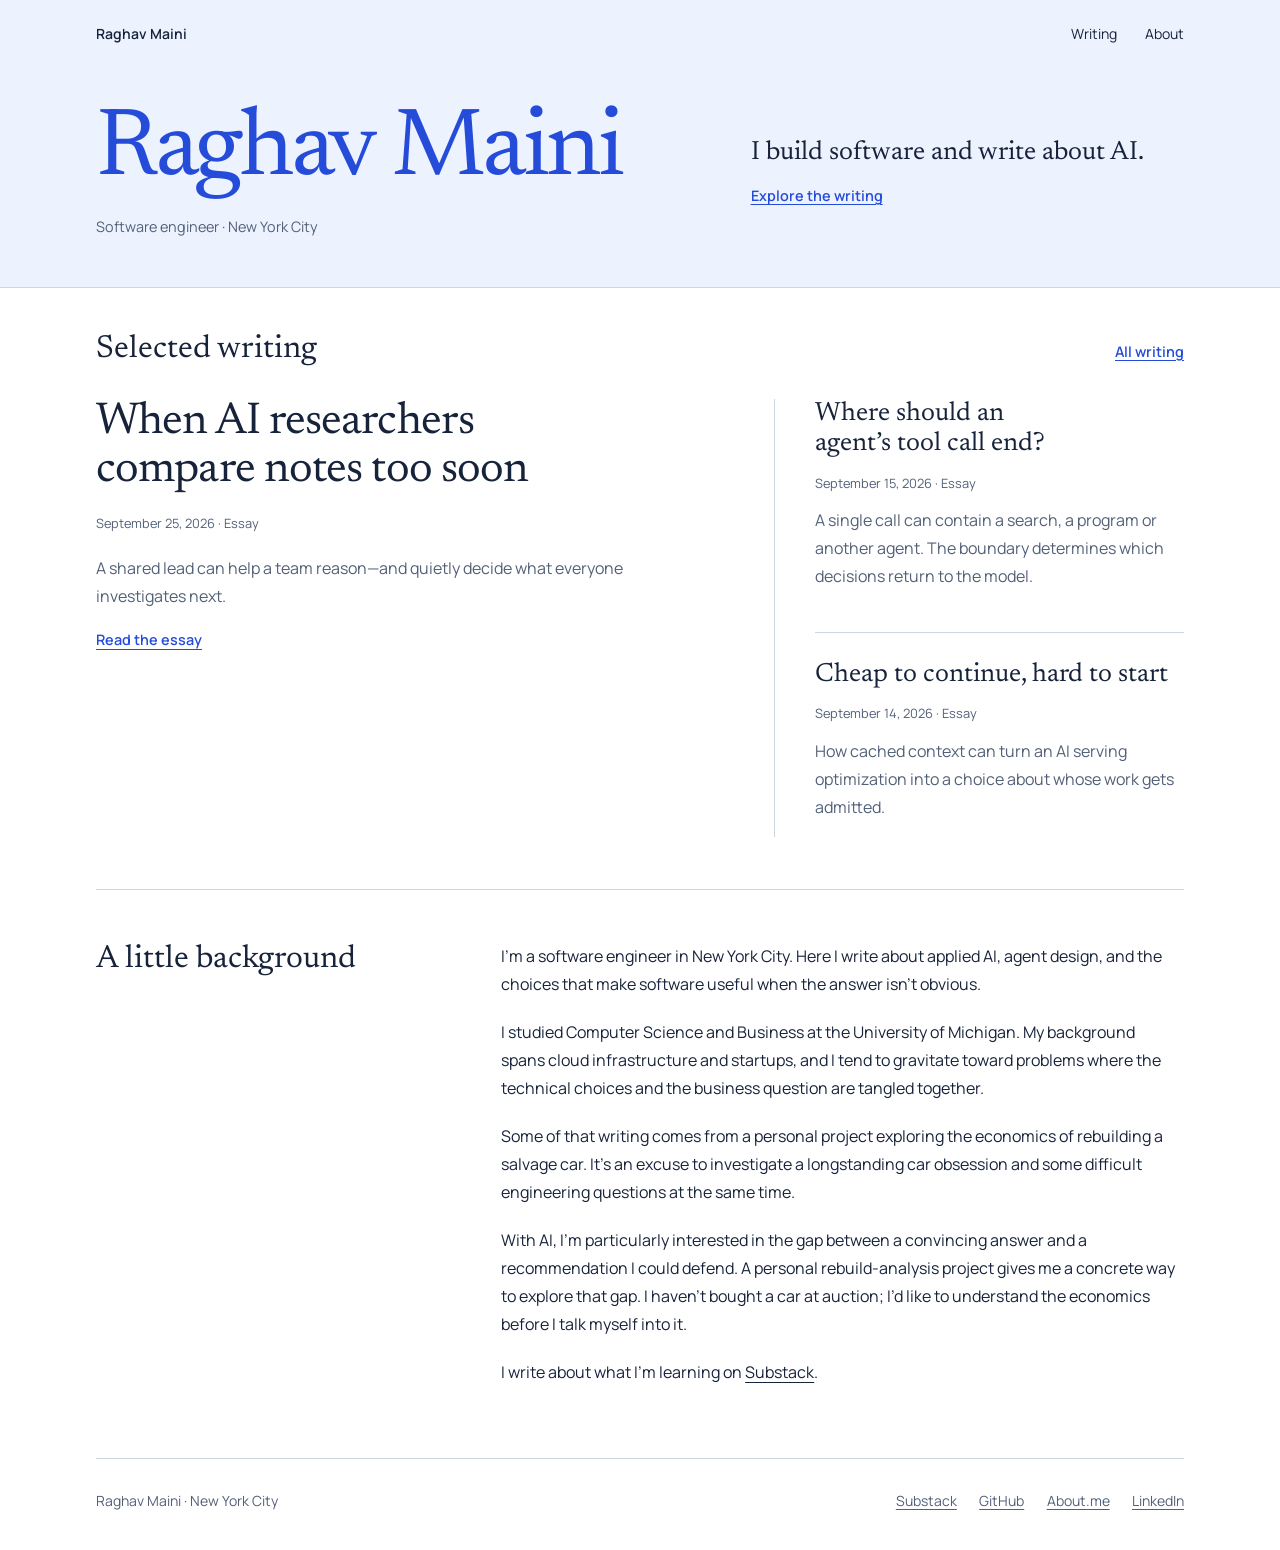
==== commit 525c0321: "Publish research coordination essay and improve missing-page recovery" ====
--- a/index.html
+++ b/index.html
@@ -27,22 +27,22 @@
       <a class="text-link" href="/writing/">All writing</a>
     </div>
     <div class="writing-layout">
-      <a class="writing-feature" href="/writing/where-an-agents-tool-call-should-end/">
+      <a class="writing-feature" href="/writing/when-ai-researchers-read-each-others-notes/">
+        <h3>When AI researchers compare notes too soon</h3>
+        <p class="writing-meta"><time datetime="2026-09-25">September 25, 2026</time> · Essay</p>
+        <p class="writing-summary">A shared lead can help a team reason—and quietly decide what everyone investigates next.</p>
+        <span class="text-link">Read the essay</span>
+      </a>
+      <div class="writing-previous">
+        <a class="writing-item" href="/writing/where-an-agents-tool-call-should-end/">
         <h3>Where should an agent’s tool call end?</h3>
         <p class="writing-meta"><time datetime="2026-09-15">September 15, 2026</time> · Essay</p>
         <p class="writing-summary">A single call can contain a search, a program or another agent. The boundary determines which decisions return to the model.</p>
-        <span class="text-link">Read the essay</span>
       </a>
-      <div class="writing-previous">
         <a class="writing-item" href="/writing/cheap-to-continue-hard-to-start/">
         <h3>Cheap to continue, hard to start</h3>
         <p class="writing-meta"><time datetime="2026-09-14">September 14, 2026</time> · Essay</p>
         <p class="writing-summary">How cached context can turn an AI serving optimization into a choice about whose work gets admitted.</p>
-      </a>
-        <a class="writing-item" href="/writing/what-an-ai-restoration-asks-us-to-believe/">
-        <h3>What an AI restoration asks us to believe</h3>
-        <p class="writing-meta"><time datetime="2026-09-13">September 13, 2026</time> · Essay</p>
-        <p class="writing-summary">A reconstruction can correct a misconception while choosing details the evidence cannot settle.</p>
       </a>
       </div>
     </div>
--- a/assets/style.css
+++ b/assets/style.css
@@ -74,3 +74,14 @@
   .archive-year>h2{font-size:1.7rem}
   .archive-entry h3{font-size:2rem}
 }
+
+.notfound-page .topbar{flex-wrap:wrap;gap:.25rem 2rem}
+.notfound-page .topbar a{display:inline-flex;align-items:center;min-height:2.75rem}
+.notfound-page .notfound{padding-block:clamp(3rem,8vw,7rem)}
+.notfound-page .notfound h1{font-size:clamp(3rem,6vw,4.65rem);line-height:1.06;letter-spacing:-.025em;max-width:14ch;color:var(--blue);margin-bottom:1.5rem}
+.notfound-page .notfound>p{font-size:1.05rem;max-width:43ch;color:var(--muted);margin-bottom:1.75rem}
+.recovery-actions{display:flex;align-items:center;flex-wrap:wrap;gap:.75rem 1.5rem}
+.recovery-actions a{display:inline-flex;align-items:center;justify-content:center;min-height:2.75rem;font-size:.9rem;font-weight:600;color:var(--blue)}
+.recovery-actions .recovery-primary{padding:.75rem 1.1rem;background:var(--blue);color:var(--paper);text-decoration:none;text-align:center;line-height:1.5}
+.recovery-actions .recovery-primary:hover{text-decoration:underline}
+@media(max-width:400px){.recovery-actions{align-items:flex-start;flex-direction:column;gap:.5rem}}
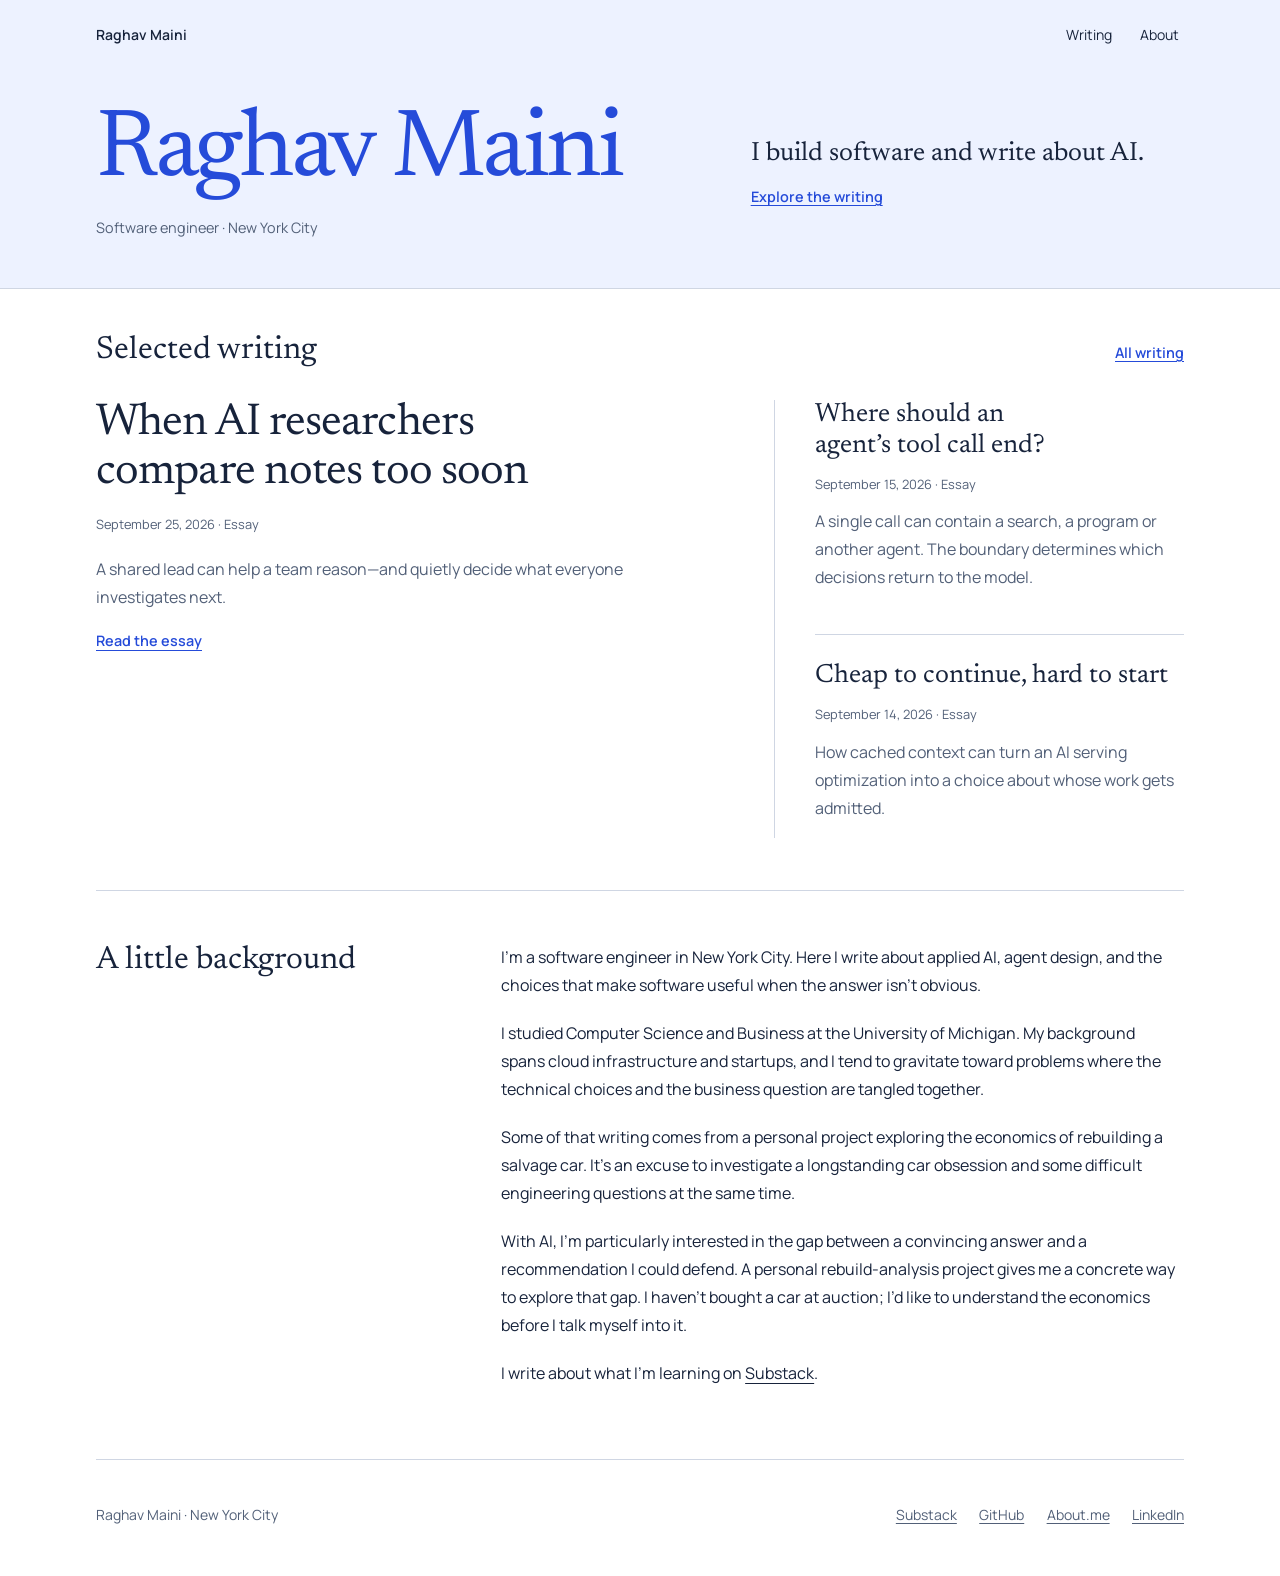
==== commit c19c5e38: "Improve profile footer touch targets and navigation" ====
--- a/index.html
+++ b/index.html
@@ -58,5 +58,5 @@
     </div>
   </section>
 </main>
-<footer class="shell footer"><span>Raghav Maini · New York City</span><div><a href="https://ragamaini.substack.com/">Substack</a><a href="https://github.com/ragamainidev" rel="me">GitHub</a><a href="https://about.me/raghavmaini">About.me</a><a href="https://www.linkedin.com/in/raghav-maini-74232a166">LinkedIn</a></div></footer>
+<footer class="shell footer"><span>Raghav Maini · New York City</span><nav aria-label="Footer navigation"><a href="https://ragamaini.substack.com/">Substack</a><a href="https://github.com/ragamainidev" rel="me">GitHub</a><a href="https://about.me/raghavmaini">About.me</a><a href="https://www.linkedin.com/in/raghav-maini-74232a166">LinkedIn</a></nav></footer>
 </body></html>
--- a/assets/style.css
+++ b/assets/style.css
@@ -2,15 +2,15 @@
 @font-face{font-family:Manrope;src:url('/assets/fonts/manrope-semibold.ttf') format('truetype');font-weight:600 800;font-display:swap}
 @font-face{font-family:Newsreader;src:url('/assets/fonts/newsreader.ttf') format('truetype');font-weight:400;font-display:swap}
 :root{--ink:#17233b;--muted:#526078;--blue:#254bd9;--rule:#cfd6e3;--wash:#edf2ff;--paper:#fff;font-family:Manrope,sans-serif;color:var(--ink);background:var(--paper);font-size:16px;scroll-behavior:smooth;scroll-padding-top:2rem}
-*{box-sizing:border-box}body{margin:0}a{color:inherit;text-underline-offset:.22em;text-decoration-thickness:1px}a:hover{color:var(--blue)}a:focus-visible{outline:2px solid var(--blue);outline-offset:6px;border-radius:2px}::selection{background:#c9d5ff;color:#112046}p{margin:0 0 1.25rem;line-height:1.75}h1,h2,h3{font-weight:400;margin:0;text-wrap:balance}h1,h2{font-family:Newsreader,Georgia,serif}h3{font-size:1.2rem;font-weight:600}img{display:block;max-width:100%}.shell{max-width:1200px;margin:auto;padding-inline:3.5rem}.skip{position:absolute;top:-6rem;left:1rem;background:white;padding:1rem;z-index:3}.skip:focus{top:1rem}.topbar{display:flex;align-items:center;justify-content:space-between;gap:2rem;padding-block:1.5rem;font-size:.875rem}.wordmark{font-weight:600;text-decoration:none}.topbar nav{display:flex;gap:1.75rem}.topbar nav a{text-decoration:none}.topbar nav a:hover{text-decoration:underline}.masthead{background:var(--wash);border-bottom:1px solid var(--rule)}.intro{padding-block:4.25rem 4.75rem;display:grid;grid-template-columns:1.07fr 1fr;gap:4rem;align-items:start}.intro h1{font-size:clamp(3.75rem,6.9vw,6rem);line-height:.96;letter-spacing:-.035em;color:var(--blue);max-width:7ch}.intro .identity{font-size:.9rem;margin-top:1.65rem;color:var(--muted);line-height:1.65}.intro-copy{padding-top:.2rem}.intro-copy .lead{font-family:Newsreader,Georgia,serif;font-size:1.9rem;line-height:1.27;margin-bottom:1.45rem}.intro-copy>p:not(.lead){max-width:52ch}.text-link{display:inline-block;color:var(--blue);font-weight:600;font-size:.9rem;margin-top:.25rem}.section{display:grid;grid-template-columns:1fr 2.1fr;gap:4rem;padding-block:3.25rem;border-bottom:1px solid var(--rule)}.section>h2{font-size:2rem;line-height:1.1}.section-body>p{max-width:68ch}.section-body>h3{margin-bottom:.75rem}.project-title{display:flex;justify-content:space-between;align-items:baseline;gap:1rem;margin-bottom:1rem}.project-title h3{font-size:1.5rem}.note{font-size:.875rem;color:var(--muted);line-height:1.6}.writing-item{display:block;text-decoration:none;border-bottom:1px solid var(--rule);padding:0 0 1.65rem;margin-bottom:1.65rem}.writing-item:last-child{margin:0;border-bottom:0;padding-bottom:0}.writing-item h3{font-family:Newsreader,Georgia,serif;font-weight:400;font-size:1.8rem;line-height:1.15;margin:.45rem 0 .75rem}.writing-item:hover h3{text-decoration:underline;text-underline-offset:.15em}.writing-item p{font-size:.95rem;margin:0;color:var(--muted);max-width:62ch}.writing-meta{font-size:.8rem;color:var(--muted)}.footer{display:flex;justify-content:space-between;gap:2rem;padding-block:2rem 2.5rem;font-size:.875rem;color:var(--muted)}.footer div{display:flex;gap:1.4rem}.article-header{padding-block:3rem 3.25rem;border-bottom:1px solid var(--rule)}.back{font-size:.875rem;color:var(--blue)}.article-header h1{font-size:clamp(2.8rem,5.2vw,4.65rem);line-height:1.06;letter-spacing:-.025em;max-width:19ch;margin:2rem 0 1.3rem}.article-header .deck{font-family:Newsreader,Georgia,serif;font-size:1.6rem;line-height:1.4;max-width:52ch;margin-bottom:1.4rem}.byline{font-size:.85rem;color:var(--muted)}.article-layout{display:grid;grid-template-columns:15rem minmax(0,1fr);gap:4rem;padding-block:3.5rem}.contents{align-self:start;position:sticky;top:2.25rem;font-size:.875rem}.contents strong{display:block;font-weight:600;margin-bottom:1rem}.contents ol{padding:0;margin:0;list-style:none}.contents li{margin-bottom:.85rem;line-height:1.55}.contents a{color:var(--muted);text-decoration:none}.contents a:hover{color:var(--blue);text-decoration:underline}.prose{max-width:72ch}.prose p{font-size:1.05rem;line-height:1.85}.prose h2{font-size:2.15rem;line-height:1.15;margin:2.75rem 0 1.2rem;scroll-margin-top:2rem}.prose h2:first-child{margin-top:0}.prose strong{font-weight:600}.prose ul{padding-left:1.25rem;line-height:1.8}.prose li{padding-left:.35rem;margin:.75rem 0}.decision-example{margin:2rem 0;padding:1.5rem 0;border-block:1px solid var(--rule)}.decision-example figcaption{font-size:.85rem;font-weight:600;margin-bottom:1rem}.decision-example dl{display:grid;grid-template-columns:1fr 1fr;gap:1.75rem;margin:0}.decision-example dt{font-size:.85rem;color:var(--muted);margin-bottom:.65rem}.decision-example dd{margin:0;font-family:Newsreader,Georgia,serif;font-size:1.35rem;line-height:1.4}.related{padding:2rem 0 0;border-top:1px solid var(--rule);margin-top:3rem}.related p{font-size:.95rem}.related h2{font-size:1.65rem;margin-top:0}.article-footer{border-top:1px solid var(--rule)}.notfound{padding-block:6rem}.notfound h1{font-size:3rem;margin-bottom:1.5rem}
+*{box-sizing:border-box}body{margin:0}a{color:inherit;text-underline-offset:.22em;text-decoration-thickness:1px}a:hover{color:var(--blue)}a:focus-visible{outline:2px solid var(--blue);outline-offset:6px;border-radius:2px}::selection{background:#c9d5ff;color:#112046}p{margin:0 0 1.25rem;line-height:1.75}h1,h2,h3{font-weight:400;margin:0;text-wrap:balance}h1,h2{font-family:Newsreader,Georgia,serif}h3{font-size:1.2rem;font-weight:600}img{display:block;max-width:100%}.shell{max-width:1200px;margin:auto;padding-inline:3.5rem}.skip{position:absolute;top:-6rem;left:1rem;background:white;padding:1rem;z-index:3}.skip:focus{top:1rem}.topbar{display:flex;align-items:center;justify-content:space-between;gap:2rem;padding-block:1.5rem;font-size:.875rem}.wordmark{font-weight:600;text-decoration:none}.topbar nav{display:flex;gap:1.75rem}.topbar nav a{text-decoration:none}.topbar nav a:hover{text-decoration:underline}.masthead{background:var(--wash);border-bottom:1px solid var(--rule)}.intro{padding-block:4.25rem 4.75rem;display:grid;grid-template-columns:1.07fr 1fr;gap:4rem;align-items:start}.intro h1{font-size:clamp(3.75rem,6.9vw,6rem);line-height:.96;letter-spacing:-.035em;color:var(--blue);max-width:7ch}.intro .identity{font-size:.9rem;margin-top:1.65rem;color:var(--muted);line-height:1.65}.intro-copy{padding-top:.2rem}.intro-copy .lead{font-family:Newsreader,Georgia,serif;font-size:1.9rem;line-height:1.27;margin-bottom:1.45rem}.intro-copy>p:not(.lead){max-width:52ch}.text-link{display:inline-block;color:var(--blue);font-weight:600;font-size:.9rem;margin-top:.25rem}.section{display:grid;grid-template-columns:1fr 2.1fr;gap:4rem;padding-block:3.25rem;border-bottom:1px solid var(--rule)}.section>h2{font-size:2rem;line-height:1.1}.section-body>p{max-width:68ch}.section-body>h3{margin-bottom:.75rem}.project-title{display:flex;justify-content:space-between;align-items:baseline;gap:1rem;margin-bottom:1rem}.project-title h3{font-size:1.5rem}.note{font-size:.875rem;color:var(--muted);line-height:1.6}.writing-item{display:block;text-decoration:none;border-bottom:1px solid var(--rule);padding:0 0 1.65rem;margin-bottom:1.65rem}.writing-item:last-child{margin:0;border-bottom:0;padding-bottom:0}.writing-item h3{font-family:Newsreader,Georgia,serif;font-weight:400;font-size:1.8rem;line-height:1.15;margin:.45rem 0 .75rem}.writing-item:hover h3{text-decoration:underline;text-underline-offset:.15em}.writing-item p{font-size:.95rem;margin:0;color:var(--muted);max-width:62ch}.writing-meta{font-size:.8rem;color:var(--muted)}.footer{display:flex;align-items:center;justify-content:space-between;gap:2rem;padding-block:2rem 2.5rem;font-size:.875rem;color:var(--muted)}.footer nav{display:flex;flex-wrap:wrap;gap:.25rem 1.4rem}.article-header{padding-block:3rem 3.25rem;border-bottom:1px solid var(--rule)}.back{font-size:.875rem;color:var(--blue)}.article-header h1{font-size:clamp(2.8rem,5.2vw,4.65rem);line-height:1.06;letter-spacing:-.025em;max-width:19ch;margin:2rem 0 1.3rem}.article-header .deck{font-family:Newsreader,Georgia,serif;font-size:1.6rem;line-height:1.4;max-width:52ch;margin-bottom:1.4rem}.byline{font-size:.85rem;color:var(--muted)}.article-layout{display:grid;grid-template-columns:15rem minmax(0,1fr);gap:4rem;padding-block:3.5rem}.contents{align-self:start;position:sticky;top:2.25rem;font-size:.875rem}.contents strong{display:block;font-weight:600;margin-bottom:1rem}.contents ol{padding:0;margin:0;list-style:none}.contents li{margin-bottom:.85rem;line-height:1.55}.contents a{color:var(--muted);text-decoration:none}.contents a:hover{color:var(--blue);text-decoration:underline}.prose{max-width:72ch}.prose p{font-size:1.05rem;line-height:1.85}.prose h2{font-size:2.15rem;line-height:1.15;margin:2.75rem 0 1.2rem;scroll-margin-top:2rem}.prose h2:first-child{margin-top:0}.prose strong{font-weight:600}.prose ul{padding-left:1.25rem;line-height:1.8}.prose li{padding-left:.35rem;margin:.75rem 0}.decision-example{margin:2rem 0;padding:1.5rem 0;border-block:1px solid var(--rule)}.decision-example figcaption{font-size:.85rem;font-weight:600;margin-bottom:1rem}.decision-example dl{display:grid;grid-template-columns:1fr 1fr;gap:1.75rem;margin:0}.decision-example dt{font-size:.85rem;color:var(--muted);margin-bottom:.65rem}.decision-example dd{margin:0;font-family:Newsreader,Georgia,serif;font-size:1.35rem;line-height:1.4}.related{padding:2rem 0 0;border-top:1px solid var(--rule);margin-top:3rem}.related p{font-size:.95rem}.related h2{font-size:1.65rem;margin-top:0}.article-footer{border-top:1px solid var(--rule)}.notfound{padding-block:6rem}.notfound h1{font-size:3rem;margin-bottom:1.5rem}
 @media(min-width:1100px){.intro-copy{padding-top:.5rem}.intro{gap:5rem}.section{gap:5rem}}
-@media(max-width:760px){.shell{padding-inline:1.5rem}.topbar{padding-block:1.25rem}.topbar nav{gap:1.1rem}.intro{grid-template-columns:1fr;gap:2.5rem;padding-block:2.5rem 3rem}.intro h1{max-width:none;font-size:4rem;line-height:1}.intro .identity{margin-top:1rem}.intro-copy .lead{font-size:1.8rem}.section{grid-template-columns:1fr;gap:1.5rem;padding-block:2.5rem}.section>h2{font-size:1.7rem}.project-title{display:block}.project-title .note{margin-top:.5rem}.footer{align-items:start;flex-direction:column;gap:1rem}.footer div{gap:1.25rem;flex-wrap:wrap}.article-header{padding-block:1.5rem 2rem}.article-header h1{font-size:3rem;max-width:18ch;margin-top:1.75rem}.article-header .deck{font-size:1.4rem}.article-layout{grid-template-columns:1fr;gap:2.5rem;padding-block:2.25rem}.contents{position:static;border-bottom:1px solid var(--rule);padding-bottom:1.25rem}.contents ol{display:flex;flex-wrap:wrap;gap:.5rem 1.25rem}.contents li{margin:0}.prose p{font-size:1rem}.prose h2{font-size:1.9rem}.decision-example dl{grid-template-columns:1fr;gap:1.25rem}}
+@media(max-width:760px){.shell{padding-inline:1.5rem}.topbar{padding-block:1.25rem}.topbar nav{gap:1.1rem}.intro{grid-template-columns:1fr;gap:2.5rem;padding-block:2.5rem 3rem}.intro h1{max-width:none;font-size:4rem;line-height:1}.intro .identity{margin-top:1rem}.intro-copy .lead{font-size:1.8rem}.section{grid-template-columns:1fr;gap:1.5rem;padding-block:2.5rem}.section>h2{font-size:1.7rem}.project-title{display:block}.project-title .note{margin-top:.5rem}.footer{align-items:start;flex-direction:column;gap:1rem}.footer nav{gap:.25rem 1.25rem}.article-header{padding-block:1.5rem 2rem}.article-header h1{font-size:3rem;max-width:18ch;margin-top:1.75rem}.article-header .deck{font-size:1.4rem}.article-layout{grid-template-columns:1fr;gap:2.5rem;padding-block:2.25rem}.contents{position:static;border-bottom:1px solid var(--rule);padding-bottom:1.25rem}.contents ol{display:flex;flex-wrap:wrap;gap:.5rem 1.25rem}.contents li{margin:0}.prose p{font-size:1rem}.prose h2{font-size:1.9rem}.decision-example dl{grid-template-columns:1fr;gap:1.25rem}}
 @media(prefers-reduced-motion:reduce){:root{scroll-behavior:auto}}
 
 .essay-body{margin-inline:auto;padding-block:3rem}.essay-body figure{margin:2.25rem 0}.essay-body figure img{width:100%;height:auto}.essay-body figcaption{font-size:.85rem;line-height:1.6;color:var(--muted);margin-top:.85rem}.byline a{text-decoration:none}.byline a:hover{text-decoration:underline}
 
 .article-footer nav{display:flex;flex-wrap:wrap;gap:.25rem 1.4rem}
-.article-footer a{display:inline-flex;align-items:center;min-height:2.75rem}
+.footer a{display:inline-flex;align-items:center;min-height:2.75rem}
 .article-footer .footer-writing{color:var(--blue);font-weight:600}
 
 .home .intro{grid-template-columns:minmax(0,1.4fr) minmax(0,1fr);gap:3rem;align-items:center;padding-block:2.25rem 3rem}
@@ -75,8 +75,11 @@
   .archive-entry h3{font-size:2rem}
 }
 
-.notfound-page .topbar{flex-wrap:wrap;gap:.25rem 2rem}
-.notfound-page .topbar a{display:inline-flex;align-items:center;min-height:2.75rem}
+.topbar{flex-wrap:wrap;gap:.25rem 2rem}
+.topbar nav{flex-wrap:wrap}
+.topbar a{display:inline-flex;align-items:center;min-width:2.75rem;min-height:2.75rem}
+body:not(.notfound-page) .topbar{padding-block:.75rem}
+@media(max-width:760px){body:not(.notfound-page) .topbar{padding-block:.5rem}}
 .notfound-page .notfound{padding-block:clamp(3rem,8vw,7rem)}
 .notfound-page .notfound h1{font-size:clamp(3rem,6vw,4.65rem);line-height:1.06;letter-spacing:-.025em;max-width:14ch;color:var(--blue);margin-bottom:1.5rem}
 .notfound-page .notfound>p{font-size:1.05rem;max-width:43ch;color:var(--muted);margin-bottom:1.75rem}
@@ -85,3 +88,22 @@
 .recovery-actions .recovery-primary{padding:.75rem 1.1rem;background:var(--blue);color:var(--paper);text-decoration:none;text-align:center;line-height:1.5}
 .recovery-actions .recovery-primary:hover{text-decoration:underline}
 @media(max-width:400px){.recovery-actions{align-items:flex-start;flex-direction:column;gap:.5rem}}
+
+/* Keep enlarged reading text within its available measure. */
+body{overflow-wrap:anywhere}
+.shell{container-type:inline-size;padding-inline:min(3.5rem,56px)}
+.home .intro h1{white-space:normal}
+.home .writing-heading{flex-wrap:wrap}
+@media(max-width:760px){.shell{padding-inline:min(1.5rem,24px)}}
+@container(max-width:40rem){
+  .home .intro{grid-template-columns:minmax(0,1fr);gap:1.25rem}
+  .home .writing-layout{grid-template-columns:minmax(0,1fr);gap:2rem}
+  .home .writing-previous{border-left:0;border-top:1px solid var(--rule);padding:2rem 0 0}
+  .section,.archive-year{grid-template-columns:minmax(0,1fr);gap:1.5rem}
+  .article-layout{grid-template-columns:minmax(0,1fr);gap:2.5rem}
+  .contents{position:static;border-bottom:1px solid var(--rule);padding-bottom:1.25rem}
+  .contents ol{display:flex;flex-wrap:wrap;gap:.5rem 1.25rem}
+  .contents li{margin:0}
+  .decision-example dl{grid-template-columns:minmax(0,1fr);gap:1.25rem}
+}
+@container(max-width:11rem){h1,h2,h3{hyphens:auto}}
